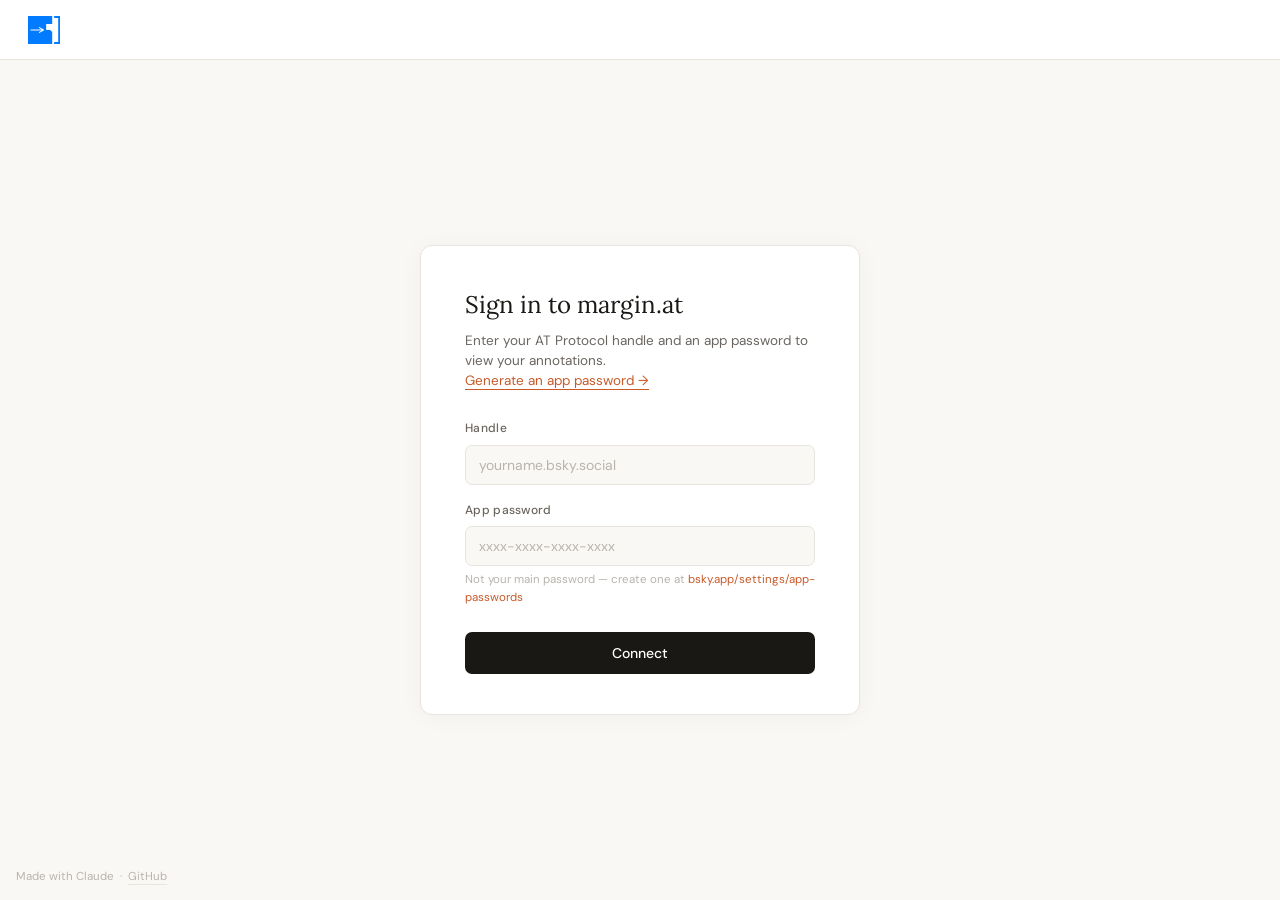
==== index.html @ 598dbda5 "Rename margin export.html to index.html" ====
<!DOCTYPE html>
<html lang="en">
<head>
<meta charset="UTF-8" />
<meta name="viewport" content="width=device-width, initial-scale=1.0" />
<title>margin.at — Annotation Viewer</title>
<link rel="icon" type="image/svg+xml" href="favicon.svg" />
<link rel="preconnect" href="https://fonts.googleapis.com" />
<link href="https://fonts.googleapis.com/css2?family=Lora:ital,wght@0,400;0,500;1,400&family=DM+Mono:wght@400;500&family=DM+Sans:wght@300;400;500&display=swap" rel="stylesheet" />
<style>
  *, *::before, *::after { box-sizing: border-box; margin: 0; padding: 0; }

  :root {
    --cream: #faf8f5;
    --white: #ffffff;
    --ink: #1a1814;
    --ink-light: #6b6560;
    --ink-faint: #b8b3ad;
    --rule: #e8e4de;
    --accent: #c85a2a;
    --accent-light: #f5ede7;
    --success: #2a7a4b;
    --error: #b83a2a;
    --sidebar-w: 260px;
    --header-h: 60px;
  }

  html, body { height: 100%; background: var(--cream); color: var(--ink); font-family: 'DM Sans', sans-serif; font-size: 15px; line-height: 1.6; -webkit-font-smoothing: antialiased; }
  #app { display: flex; flex-direction: column; height: 100vh; }
  header { height: var(--header-h); background: var(--white); border-bottom: 1px solid var(--rule); display: flex; align-items: center; justify-content: space-between; padding: 0 28px; flex-shrink: 0; position: sticky; top: 0; z-index: 100; }
  .logo { font-family: 'Lora', serif; font-size: 18px; font-weight: 500; letter-spacing: -0.3px; color: var(--ink); display: flex; align-items: center; gap: 8px; }
  .logo-dot { width: 7px; height: 7px; background: var(--accent); border-radius: 50%; display: inline-block; }
  .header-right { display: flex; align-items: center; gap: 12px; }
  #auth-badge { font-size: 12px; color: var(--ink-light); font-family: 'DM Mono', monospace; display: none; }
  .body-wrap { display: flex; flex: 1; overflow: hidden; }

  aside { width: var(--sidebar-w); border-right: 1px solid var(--rule); background: var(--white); display: flex; flex-direction: column; flex-shrink: 0; overflow-y: auto; }
  .sidebar-section { padding: 20px 16px 12px; border-bottom: 1px solid var(--rule); }
  .sidebar-label { font-size: 10px; font-weight: 500; letter-spacing: 1.2px; text-transform: uppercase; color: var(--ink-faint); margin-bottom: 10px; }
  .collection-list { list-style: none; }
  .collection-item { display: flex; align-items: center; justify-content: space-between; padding: 8px 10px; border-radius: 6px; cursor: pointer; transition: background 0.12s; gap: 8px; }
  .collection-item:hover { background: var(--cream); }
  .collection-item.active { background: var(--accent-light); }
  .collection-item.active .coll-name { color: var(--accent); font-weight: 500; }
  .coll-name { font-size: 13.5px; color: var(--ink); white-space: nowrap; overflow: hidden; text-overflow: ellipsis; flex: 1; }
  .coll-count { font-family: 'DM Mono', monospace; font-size: 11px; color: var(--ink-faint); background: var(--cream); padding: 1px 6px; border-radius: 10px; flex-shrink: 0; }
  .sidebar-empty { padding: 12px 10px; font-size: 13px; color: var(--ink-faint); font-style: italic; }

  main { flex: 1; overflow-y: auto; display: flex; flex-direction: column; }

  #login-screen { flex: 1; display: flex; align-items: center; justify-content: center; padding: 40px 20px; }
  .login-card { background: var(--white); border: 1px solid var(--rule); border-radius: 12px; padding: 40px 44px; width: 100%; max-width: 440px; box-shadow: 0 2px 24px rgba(0,0,0,0.04); }
  .login-card h2 { font-family: 'Lora', serif; font-size: 24px; font-weight: 400; margin-bottom: 6px; }
  .login-card p { font-size: 13.5px; color: var(--ink-light); margin-bottom: 28px; line-height: 1.5; }
  .login-card p a { color: var(--accent); text-decoration: none; border-bottom: 1px solid currentColor; }
  .field { margin-bottom: 16px; }
  label { display: block; font-size: 12px; font-weight: 500; color: var(--ink-light); letter-spacing: 0.3px; margin-bottom: 6px; }
  input[type="text"], input[type="password"] { width: 100%; padding: 10px 13px; border: 1px solid var(--rule); border-radius: 7px; background: var(--cream); font-family: 'DM Sans', sans-serif; font-size: 14px; color: var(--ink); outline: none; transition: border-color 0.15s; }
  input[type="text"]:focus, input[type="password"]:focus { border-color: var(--accent); background: var(--white); }
  input::placeholder { color: var(--ink-faint); }
  .hint { font-size: 11.5px; color: var(--ink-faint); margin-top: 5px; }
  .hint a { color: var(--accent); text-decoration: none; }

  .btn { display: inline-flex; align-items: center; gap: 6px; padding: 9px 18px; border-radius: 7px; font-family: 'DM Sans', sans-serif; font-size: 13.5px; font-weight: 500; cursor: pointer; border: 1px solid transparent; transition: all 0.14s; outline: none; }
  .btn-primary { background: var(--ink); color: var(--white); width: 100%; justify-content: center; margin-top: 8px; padding: 11px; font-size: 14px; }
  .btn-primary:hover { background: #2e2b27; }
  .btn-primary:disabled { opacity: 0.45; cursor: default; }
  .btn-ghost { background: none; color: var(--ink-light); border-color: var(--rule); font-size: 12.5px; padding: 6px 13px; }
  .btn-ghost:hover { background: var(--cream); color: var(--ink); }

  .toolbar { display: flex; align-items: center; justify-content: space-between; padding: 16px 28px; border-bottom: 1px solid var(--rule); background: var(--white); flex-shrink: 0; gap: 12px; flex-wrap: wrap; }
  .toolbar-left { display: flex; flex-direction: column; gap: 2px; }
  .toolbar-title { font-family: 'Lora', serif; font-size: 18px; font-weight: 500; }
  .toolbar-meta { font-size: 12px; color: var(--ink-faint); font-family: 'DM Mono', monospace; }
  .toolbar-right { display: flex; gap: 8px; align-items: center; }

  .filter-bar { padding: 12px 28px; border-bottom: 1px solid var(--rule); display: flex; gap: 8px; align-items: center; flex-wrap: wrap; }
  .type-pill { padding: 4px 11px; border-radius: 20px; font-size: 12px; font-weight: 500; cursor: pointer; border: 1px solid var(--rule); background: none; color: var(--ink-light); font-family: 'DM Sans', sans-serif; transition: all 0.12s; }
  .type-pill:hover { border-color: var(--ink-faint); color: var(--ink); }
  .type-pill.active { background: var(--ink); color: var(--white); border-color: var(--ink); }

  .annotations-wrap { padding: 24px 28px; display: flex; flex-direction: column; gap: 16px; }
  .annotation-card { background: var(--white); border: 1px solid var(--rule); border-radius: 10px; padding: 20px 24px; transition: box-shadow 0.15s, border-color 0.15s; animation: fadeUp 0.2s ease both; }
  .annotation-card:hover { box-shadow: 0 3px 16px rgba(0,0,0,0.06); border-color: #d8d4ce; }
  @keyframes fadeUp { from { opacity: 0; transform: translateY(6px); } to { opacity: 1; transform: translateY(0); } }
  .card-header { display: flex; align-items: flex-start; justify-content: space-between; gap: 12px; margin-bottom: 10px; }
  .card-title { font-size: 14px; font-weight: 500; color: var(--ink); white-space: nowrap; overflow: hidden; text-overflow: ellipsis; flex: 1; }
  .card-url { font-size: 11.5px; color: var(--ink-faint); font-family: 'DM Mono', monospace; white-space: nowrap; overflow: hidden; text-overflow: ellipsis; margin-bottom: 10px; }
  .card-url a { color: inherit; text-decoration: none; }
  .card-url a:hover { color: var(--accent); }
  .card-quote { font-family: 'Lora', serif; font-style: italic; font-size: 14.5px; color: var(--ink); line-height: 1.65; border-left: 2px solid var(--accent); padding-left: 14px; margin: 10px 0; opacity: 0.85; }
  .card-note { font-size: 14px; color: var(--ink-light); line-height: 1.6; margin: 8px 0; }
  .card-footer { display: flex; align-items: center; gap: 10px; margin-top: 12px; flex-wrap: wrap; }
  .type-badge { font-size: 10px; font-weight: 500; letter-spacing: 0.8px; text-transform: uppercase; padding: 2px 8px; border-radius: 4px; font-family: 'DM Mono', monospace; }
  .type-badge.annotation { background: #eaf0fb; color: #2a5ab8; }
  .type-badge.highlight  { background: #fdf6e3; color: #8a6914; }
  .type-badge.bookmark   { background: var(--accent-light); color: var(--accent); }
  .type-badge.reply      { background: #edf7f0; color: var(--success); }
  .card-date { font-size: 11.5px; color: var(--ink-faint); font-family: 'DM Mono', monospace; margin-left: auto; }
  .tags-wrap { display: flex; gap: 5px; flex-wrap: wrap; }
  .tag { font-size: 11px; color: var(--ink-light); background: var(--cream); border: 1px solid var(--rule); padding: 1px 8px; border-radius: 10px; }

  .state-box { flex: 1; display: flex; flex-direction: column; align-items: center; justify-content: center; gap: 10px; color: var(--ink-faint); padding: 60px 20px; text-align: center; }
  .state-icon { font-size: 36px; line-height: 1; }
  .state-title { font-size: 16px; color: var(--ink-light); font-weight: 500; }
  .state-sub { font-size: 13px; max-width: 300px; line-height: 1.5; }
  .state-error { color: var(--error); }
  .spinner { width: 26px; height: 26px; border: 2.5px solid var(--rule); border-top-color: var(--accent); border-radius: 50%; animation: spin 0.75s linear infinite; }
  @keyframes spin { to { transform: rotate(360deg); } }

  #toast { position: fixed; bottom: 24px; right: 24px; background: var(--ink); color: var(--white); font-size: 13px; padding: 10px 18px; border-radius: 8px; opacity: 0; pointer-events: none; transform: translateY(6px); transition: all 0.2s; z-index: 999; max-width: 320px; }
  #toast.show { opacity: 1; transform: translateY(0); }
  #toast.error { background: var(--error); }

  .modal-overlay { position: fixed; inset: 0; background: rgba(0,0,0,0.25); display: flex; align-items: center; justify-content: center; z-index: 200; opacity: 0; pointer-events: none; transition: opacity 0.15s; }
  .modal-overlay.open { opacity: 1; pointer-events: all; }
  .modal { background: var(--white); border-radius: 12px; padding: 32px 36px; width: 360px; box-shadow: 0 8px 40px rgba(0,0,0,0.12); transform: translateY(8px); transition: transform 0.15s; }
  .modal-overlay.open .modal { transform: translateY(0); }
  .modal h3 { font-family: 'Lora', serif; font-size: 20px; font-weight: 400; margin-bottom: 6px; }
  .modal p { font-size: 13px; color: var(--ink-light); margin-bottom: 22px; }
  .export-options { display: flex; flex-direction: column; gap: 10px; }
  .export-btn { display: flex; align-items: center; justify-content: space-between; padding: 14px 16px; border: 1px solid var(--rule); border-radius: 8px; cursor: pointer; background: none; font-family: 'DM Sans', sans-serif; transition: all 0.12s; text-align: left; width: 100%; }
  .export-btn:hover { background: var(--cream); border-color: #d0cbc4; }
  .export-btn-info .name { font-size: 14px; font-weight: 500; color: var(--ink); }
  .export-btn-info .desc { font-size: 12px; color: var(--ink-faint); }
  .export-ext { font-family: 'DM Mono', monospace; font-size: 12px; color: var(--ink-faint); }
  .modal-footer { margin-top: 16px; display: flex; justify-content: flex-end; }

  .fixed-attribution { position: fixed; bottom: 14px; left: 16px; font-size: 11.5px; color: var(--ink-faint); z-index: 50; }
  .fixed-attribution a { color: var(--ink-faint); text-decoration: none; border-bottom: 1px solid var(--rule); transition: color 0.12s; }
  .fixed-attribution a:hover { color: var(--ink-light); }
  ::-webkit-scrollbar { width: 5px; }
  ::-webkit-scrollbar-track { background: transparent; }
  ::-webkit-scrollbar-thumb { background: var(--rule); border-radius: 10px; }
  @media (max-width: 640px) {
    aside { width: 200px; }
    .toolbar, .filter-bar, .annotations-wrap { padding-left: 16px; padding-right: 16px; }
  }
</style>
</head>
<body>

<div id="app">
  <header>
    <div class="logo">
      <svg height="28" viewBox="0 0 1100 959" xmlns="http://www.w3.org/2000/svg" style="fill-rule:evenodd;clip-rule:evenodd;stroke-linejoin:round;stroke-miterlimit:2;flex-shrink:0">
        <path d="M0,958.333l0,-958.333l829.167,0l0,273.815l-206.25,0l0,206.252l137.5,0l68.75,68.75l0,409.517l-829.167,0Zm471.132,-462.5l-90.47,52.233c-7.966,4.599 -10.7,14.801 -6.1,22.767c4.599,7.966 14.801,10.7 22.767,6.1l144.338,-83.333c2.535,-1.465 4.636,-3.566 6.1,-6.1c1.463,-2.536 2.232,-5.406 2.233,-8.333c-0.001,-2.928 -0.77,-5.797 -2.233,-8.333c-1.465,-2.535 -3.566,-4.636 -6.1,-6.1l-144.338,-83.333c-7.966,-4.599 -18.168,-1.866 -22.767,6.1c-4.599,7.966 -1.866,18.168 6.1,22.767l90.47,52.233l-375.299,0c-9.199,-0 -16.667,7.468 -16.667,16.667c-0,9.199 7.468,16.667 16.667,16.667l375.299,0Z" style="fill:#027bff;"/>
        <path d="M895.833,892.6l0,65.733l206.25,0l0,-958.333l-206.25,0l0,67.601l139.583,0l0,824.999l-139.583,0Z" style="fill:#027bff;fill-rule:nonzero;"/>
      </svg>
    </div>
    <div class="header-right">
      <span id="auth-badge"></span>
      <button class="btn btn-ghost" id="backup-btn" style="display:none" onclick="exportAllAccount()">Export all</button>
      <button class="btn btn-ghost" id="logout-btn" style="display:none" onclick="logout()">Sign out</button>
    </div>
  </header>

  <div class="body-wrap">

    <div id="login-screen" style="width:100%">
      <div class="login-card">
        <h2>Sign in to margin.at</h2>
        <p>Enter your AT Protocol handle and an app password to view your annotations.<br>
           <a href="https://bsky.app/settings/app-passwords" target="_blank">Generate an app password &#8594;</a>
        </p>
        <div class="field">
          <label>Handle</label>
          <input type="text" id="handle-input" placeholder="yourname.bsky.social" autocomplete="username" />
        </div>
        <div class="field">
          <label>App password</label>
          <input type="password" id="password-input" placeholder="xxxx-xxxx-xxxx-xxxx" autocomplete="current-password" />
          <div class="hint">Not your main password &#8212; create one at <a href="https://bsky.app/settings/app-passwords" target="_blank">bsky.app/settings/app-passwords</a></div>
        </div>
        <button class="btn btn-primary" id="login-btn" onclick="login()">Connect</button>
        <div id="login-error" style="font-size:13px;color:var(--error);margin-top:12px;display:none"></div>
      </div>
    </div>

    <aside id="sidebar" style="display:none">
      <div class="sidebar-section">
        <div class="sidebar-label">Collections</div>
        <ul class="collection-list" id="collection-list">
          <li class="sidebar-empty">Loading&#8230;</li>
        </ul>
      </div>
    </aside>

    <main id="main-panel" style="display:none"></main>

  </div>
</div>

<div class="modal-overlay" id="backup-modal">
  <div class="modal" style="text-align:center">
    <h3>Exporting all annotations</h3>
    <p id="backup-status" style="margin-bottom:8px">Fetching records&#8230;</p>
    <div style="width:100%;height:4px;background:var(--rule);border-radius:2px;overflow:hidden;margin-bottom:0">
      <div id="backup-progress-bar" style="height:100%;width:0%;background:var(--accent);border-radius:2px;transition:width 0.2s"></div>
    </div>
  </div>
</div>

<div class="modal-overlay" id="export-modal">
  <div class="modal">
    <h3>Export annotations</h3>
    <p id="export-modal-desc">Choose a format to download your annotations.</p>
    <div class="export-options">
      <button class="export-btn" onclick="doExport('json')">
        <div class="export-btn-info"><div class="name">JSON</div><div class="desc">Full data, great for developers</div></div>
        <span class="export-ext">.json</span>
      </button>
      <button class="export-btn" onclick="doExport('csv')">
        <div class="export-btn-info"><div class="name">CSV</div><div class="desc">Spreadsheet-friendly, flat table</div></div>
        <span class="export-ext">.csv</span>
      </button>
      <button class="export-btn" onclick="doExport('md')">
        <div class="export-btn-info"><div class="name">Markdown</div><div class="desc">Full notes with metadata and quote formatting</div></div>
        <span class="export-ext">.md</span>
      </button>
      <button class="export-btn" onclick="doExport('clean')">
        <div class="export-btn-info"><div class="name">Beautified</div><div class="desc">Just the quotes and notes, nothing else</div></div>
        <span class="export-ext">.md</span>
      </button>
    </div>
    <div class="modal-footer">
      <button class="btn btn-ghost" onclick="closeExportModal()">Cancel</button>
    </div>
  </div>
</div>

<div id="toast"></div>

<script>
var session           = null;
var pdsBase           = 'https://bsky.social';
var allCollections    = [];
var activeCollection  = null;
var activeAnnotations = [];
var activeFilter      = 'all';

var NSID = {
  collection:     'at.margin.collection',
  collectionItem: 'at.margin.collectionItem',
  annotation:     'at.margin.annotation',
  highlight:      'at.margin.highlight',
  bookmark:       'at.margin.bookmark',
  reply:          'at.margin.reply'
};

var STORAGE_KEY = 'margin_at_creds';

function saveCreds(handle, password) {
  try { localStorage.setItem(STORAGE_KEY, JSON.stringify({ handle: handle, password: password })); } catch(e) {}
}
function loadCreds() {
  try { var raw = localStorage.getItem(STORAGE_KEY); return raw ? JSON.parse(raw) : null; } catch(e) { return null; }
}
function clearCreds() {
  try { localStorage.removeItem(STORAGE_KEY); } catch(e) {}
}

(function prefill() {
  var c = loadCreds();
  if (!c) return;
  document.getElementById('handle-input').value   = c.handle   || '';
  document.getElementById('password-input').value = c.password || '';
})();

async function atRequest(path, params, method, body) {
  params = params || {};
  method = method || 'GET';
  var url = new URL(pdsBase + '/xrpc/' + path);
  Object.keys(params).forEach(function(k) { url.searchParams.set(k, params[k]); });
  var opts = { method: method, headers: { 'Content-Type': 'application/json' } };
  if (session) opts.headers['Authorization'] = 'Bearer ' + session.accessJwt;
  if (body) opts.body = JSON.stringify(body);
  var resp = await fetch(url.toString(), opts);
  if (!resp.ok) {
    var err = await resp.json().catch(function() { return {}; });
    throw new Error(err.message || err.error || 'HTTP ' + resp.status);
  }
  return resp.json();
}

async function listRecordsAll(did, collection) {
  var records = [];
  var cursor = null;
  while (true) {
    var params = { repo: did, collection: collection, limit: 100 };
    if (cursor) params.cursor = cursor;
    var data = await atRequest('com.atproto.repo.listRecords', params);
    var batch = data.records || [];
    records = records.concat(batch);
    cursor = data.cursor || null;
    if (!cursor || !batch.length) break;
  }
  return records;
}

async function getRecord(did, collection, rkey) {
  return atRequest('com.atproto.repo.getRecord', { repo: did, collection: collection, rkey: rkey });
}

function parseAtUri(uri) {
  var parts = uri.replace('at://', '').split('/');
  return { did: parts[0], collection: parts[1], rkey: parts[2] };
}

function uriFrom(field) {
  if (!field) return null;
  if (typeof field === 'string') return field;
  if (typeof field === 'object' && field.uri) return field.uri;
  return null;
}

async function resolvePds(handle) {
  var did = null;
  try {
    var r = await fetch('https://' + handle + '/.well-known/atproto-did');
    if (r.ok) did = (await r.text()).trim();
  } catch(e) {}

  if (!did) {
    var r2 = await fetch('https://bsky.social/xrpc/com.atproto.identity.resolveHandle?handle=' + encodeURIComponent(handle));
    if (!r2.ok) throw new Error('Could not resolve handle "' + handle + '"');
    did = (await r2.json()).did;
  }

  var didDoc;
  if (did.startsWith('did:plc:')) {
    var r3 = await fetch('https://plc.directory/' + did);
    if (!r3.ok) throw new Error('Could not fetch DID document');
    didDoc = await r3.json();
  } else if (did.startsWith('did:web:')) {
    var domain = did.replace('did:web:', '');
    var r4 = await fetch('https://' + domain + '/.well-known/did.json');
    if (!r4.ok) throw new Error('Could not fetch DID document');
    didDoc = await r4.json();
  } else {
    throw new Error('Unsupported DID method: ' + did);
  }

  var svc = (didDoc.service || []).find(function(s) {
    return s.id === '#atproto_pds' || s.type === 'AtprotoPersonalDataServer';
  });
  if (!svc || !svc.serviceEndpoint) throw new Error('No PDS endpoint found for ' + did);
  return { did: did, pds: svc.serviceEndpoint.replace(/\/$/, '') };
}

async function login() {
  var handle   = document.getElementById('handle-input').value.trim();
  var password = document.getElementById('password-input').value.trim();

  if (!handle || !password) { showLoginError('Please enter your handle and app password.'); return; }

  var btn = document.getElementById('login-btn');
  btn.disabled = true;
  btn.textContent = 'Resolving identity\u2026';
  hideLoginError();

  try {
    var resolved = await resolvePds(handle);
    pdsBase = resolved.pds;
    btn.textContent = 'Connecting\u2026';
    session = await atRequest('com.atproto.server.createSession', {}, 'POST', { identifier: handle, password: password });
    saveCreds(handle, password);
    onLoggedIn();
  } catch(e) {
    showLoginError('Sign-in failed: ' + e.message);
    btn.disabled = false;
    btn.textContent = 'Connect';
  }
}

function onLoggedIn() {
  document.getElementById('login-screen').style.display    = 'none';
  document.getElementById('sidebar').style.display         = 'flex';
  document.getElementById('main-panel').style.display      = 'flex';
  document.getElementById('main-panel').style.flexDirection = 'column';
  document.getElementById('logout-btn').style.display      = '';
  document.getElementById('backup-btn').style.display       = '';
  var badge = document.getElementById('auth-badge');
  badge.textContent = session.handle;
  badge.style.display = '';
  renderMainEmpty('Select a collection from the sidebar.');
  loadCollections();
}

function logout() {
  clearCreds();
  session = null; allCollections = []; activeCollection = null; activeAnnotations = [];
  document.getElementById('login-screen').style.display  = '';
  document.getElementById('login-screen').style.width    = '100%';
  document.getElementById('sidebar').style.display       = 'none';
  document.getElementById('main-panel').style.display    = 'none';
  document.getElementById('logout-btn').style.display    = 'none';
  document.getElementById('backup-btn').style.display     = 'none';
  document.getElementById('auth-badge').style.display    = 'none';
  document.getElementById('handle-input').value          = '';
  document.getElementById('password-input').value        = '';
}

function showLoginError(msg) {
  var el = document.getElementById('login-error');
  el.textContent = msg;
  el.style.display = '';
}
function hideLoginError() {
  document.getElementById('login-error').style.display = 'none';
}

document.getElementById('handle-input').addEventListener('keydown',   function(e) { if (e.key === 'Enter') login(); });
document.getElementById('password-input').addEventListener('keydown', function(e) { if (e.key === 'Enter') login(); });

async function loadCollections() {
  var listEl = document.getElementById('collection-list');
  listEl.innerHTML = '<li class="sidebar-empty">Loading\u2026</li>';
  try {
    var records = await listRecordsAll(session.did, NSID.collection);
    allCollections = records;
    if (!records.length) {
      listEl.innerHTML = '<li class="sidebar-empty">No collections found.</li>';
      return;
    }
    listEl.innerHTML = '';
    records.forEach(function(rec) {
      var name = (rec.value && rec.value.name) || 'Untitled';
      var cid  = 'cnt' + rec.uri.replace(/[^a-zA-Z0-9]/g, '');
      var li   = document.createElement('li');
      li.className = 'collection-item';
      li.dataset.uri = rec.uri;
      li.innerHTML =
        '<span class="coll-name" title="' + escHtml(name) + '">' + escHtml(name) + '</span>' +
        '<span class="coll-count" id="' + cid + '">\u2014</span>';
      li.addEventListener('click', function() { selectCollection(rec); });
      listEl.appendChild(li);
    });
  } catch(e) {
    listEl.innerHTML = '<li class="sidebar-empty" style="color:var(--error)">Error: ' + escHtml(e.message) + '</li>';
  }
}

async function selectCollection(rec) {
  activeCollection = rec;
  activeFilter = 'all';
  document.querySelectorAll('.collection-item').forEach(function(el) {
    el.classList.toggle('active', el.dataset.uri === rec.uri);
  });
  var name = (rec.value && rec.value.name) || 'Untitled';
  renderLoading('Loading "' + name + '"\u2026');
  try {
    var annotations = await fetchAnnotationsForCollection(rec.uri);
    activeAnnotations = annotations;
    var cid = 'cnt' + rec.uri.replace(/[^a-zA-Z0-9]/g, '');
    var cntEl = document.getElementById(cid);
    if (cntEl) cntEl.textContent = annotations.length;
    renderAnnotations(annotations, name);
  } catch(e) {
    renderError(e.message);
  }
}

async function fetchAnnotationsForCollection(collectionUri) {
  var allItems = await listRecordsAll(session.did, NSID.collectionItem);
  var items = allItems.filter(function(item) {
    return uriFrom(item.value && item.value.collection) === collectionUri;
  });
  if (!items.length) return [];

  var results = await Promise.allSettled(items.map(async function(item) {
    var subjectUri = uriFrom(item.value && item.value.annotation);
    if (!subjectUri) return null;
    try {
      var p = parseAtUri(subjectUri);
      var rec = await getRecord(p.did, p.collection, p.rkey);
      rec._nsid    = p.collection;
      rec._itemUri = item.uri;
      return rec;
    } catch(e) {
      return null;
    }
  }));

  return results
    .filter(function(r) { return r.status === 'fulfilled' && r.value; })
    .map(function(r) { return r.value; });
}

function renderLoading(msg) {
  document.getElementById('main-panel').innerHTML =
    '<div class="state-box"><div class="spinner"></div><div class="state-title">' + escHtml(msg || 'Loading\u2026') + '</div></div>';
}

function renderMainEmpty(msg) {
  document.getElementById('main-panel').innerHTML =
    '<div class="state-box"><div class="state-icon">&#128214;</div><div class="state-title">No collection selected</div><div class="state-sub">' + escHtml(msg) + '</div></div>';
}

function renderError(msg) {
  document.getElementById('main-panel').innerHTML =
    '<div class="state-box"><div class="state-icon">&#9888;&#65039;</div><div class="state-title state-error">Something went wrong</div><div class="state-sub">' + escHtml(msg) + '</div></div>';
}

function renderAnnotations(annotations, collName) {
  var panel = document.getElementById('main-panel');
  if (!annotations.length) {
    panel.innerHTML =
      '<div class="toolbar"><div class="toolbar-left"><div class="toolbar-title">' + escHtml(collName) + '</div>' +
      '<div class="toolbar-meta">0 annotations</div></div></div>' +
      '<div class="state-box"><div class="state-icon">&#10022;</div><div class="state-title">No annotations yet</div>' +
      '<div class="state-sub">Add some via the margin.at extension, then come back here.</div></div>';
    return;
  }

  var types = [];
  annotations.forEach(function(a) { var t = annType(a); if (types.indexOf(t) === -1) types.push(t); });

  var pillsHtml = '<button class="type-pill active" data-type="all" onclick="setFilter(\'all\',this)">All</button>' +
    types.map(function(t) {
      return '<button class="type-pill" data-type="' + t + '" onclick="setFilter(\'' + t + '\',this)">' + capitalize(t) + '</button>';
    }).join('');

  panel.innerHTML =
    '<div class="toolbar">' +
      '<div class="toolbar-left">' +
        '<div class="toolbar-title">' + escHtml(collName) + '</div>' +
        '<div class="toolbar-meta" id="ann-count-label">' + annotations.length + ' annotation' + (annotations.length !== 1 ? 's' : '') + '</div>' +
      '</div>' +
      '<div class="toolbar-right"><button class="btn btn-ghost" onclick="openExportModal()">Export</button></div>' +
    '</div>' +
    '<div class="filter-bar">' + pillsHtml + '</div>' +
    '<div class="annotations-wrap" id="annotations-wrap"></div>';

  renderCards(annotations);
}

function renderCards(annotations) {
  var wrap = document.getElementById('annotations-wrap');
  if (!wrap) return;
  var filtered = activeFilter === 'all' ? annotations : annotations.filter(function(a) { return annType(a) === activeFilter; });
  var label = document.getElementById('ann-count-label');
  if (label) label.textContent = filtered.length + ' annotation' + (filtered.length !== 1 ? 's' : '');
  if (!filtered.length) {
    wrap.innerHTML = '<div class="state-box" style="padding:40px 0"><div class="state-sub">No ' + activeFilter + ' annotations in this collection.</div></div>';
    return;
  }
  wrap.innerHTML = filtered.map(cardHTML).join('');
}

function cardHTML(rec, i) {
  var val   = rec.value || {};
  var type  = annType(rec);
  var url   = (val.target && val.target.source) || '';
  var title = (val.target && val.target.title)  || '';
  var quote = (val.target && val.target.selector && val.target.selector.exact) || '';
  var note  = (val.body && val.body.value) || (typeof val.body === 'string' ? val.body : '');
  var tags  = val.tags || [];
  var date  = val.createdAt ? formatDate(val.createdAt) : '';
  var delay = 'animation-delay:' + Math.min(i * 30, 300) + 'ms';

  return '<div class="annotation-card" style="' + delay + '">' +
    '<div class="card-header">' +
      (title
        ? '<div class="card-title" title="' + escHtml(title) + '">' + escHtml(title) + '</div>'
        : '<div class="card-title" style="color:var(--ink-faint);font-style:italic;font-weight:400">Untitled</div>') +
    '</div>' +
    (url   ? '<div class="card-url"><a href="' + escHtml(url) + '" target="_blank">' + escHtml(truncate(url, 70)) + '</a></div>' : '') +
    (quote ? '<div class="card-quote">'  + escHtml(quote) + '</div>' : '') +
    (note  ? '<div class="card-note">'   + escHtml(note)  + '</div>' : '') +
    '<div class="card-footer">' +
      '<span class="type-badge ' + type + '">' + capitalize(type) + '</span>' +
      (tags.length ? '<div class="tags-wrap">' + tags.map(function(t) { return '<span class="tag">' + escHtml(t) + '</span>'; }).join('') + '</div>' : '') +
      (date ? '<span class="card-date">' + date + '</span>' : '') +
    '</div>' +
  '</div>';
}

function setFilter(type, btn) {
  activeFilter = type;
  document.querySelectorAll('.type-pill').forEach(function(el) { el.classList.toggle('active', el.dataset.type === type); });
  renderCards(activeAnnotations);
}

function openExportModal() {
  var name = (activeCollection && activeCollection.value && activeCollection.value.name) || 'collection';
  document.getElementById('export-modal-desc').textContent =
    'Exporting "' + name + '" \u2014 ' + activeAnnotations.length + ' annotation' + (activeAnnotations.length !== 1 ? 's' : '') + '.';
  document.getElementById('export-modal').classList.add('open');
}

function closeExportModal() {
  document.getElementById('export-modal').classList.remove('open');
}

document.getElementById('export-modal').addEventListener('click', function(e) {
  if (e.target === e.currentTarget) closeExportModal();
});

function doExport(format) {
  closeExportModal();
  var collName = (activeCollection && activeCollection.value && activeCollection.value.name) || 'Annotations';
  var safeName = collName.replace(/\s+/g, '_');

  if (format === 'json') {
    download(safeName + '.json', JSON.stringify(activeAnnotations.map(flattenAnnotation), null, 2), 'application/json');
    toast('Exported as JSON');
  } else if (format === 'csv') {
    var rows = activeAnnotations.map(flattenAnnotation);
    if (!rows.length) return;
    var cols = Object.keys(rows[0]);
    var csv  = [cols.join(',')].concat(rows.map(function(r) {
      return cols.map(function(c) { return csvCell(r[c]); }).join(',');
    })).join('\n');
    download(safeName + '.csv', csv, 'text/csv');
    toast('Exported as CSV');
  } else if (format === 'md') {
    download(safeName + '.md', buildMarkdown(activeAnnotations, collName), 'text/markdown');
    toast('Exported as Markdown');
  } else if (format === 'clean') {
    download(safeName + '_beautified.md', buildCleanMarkdown(activeAnnotations, collName), 'text/markdown');
    toast('Exported as Beautified');
  }
}

function flattenAnnotation(rec) {
  var val = rec.value || {};
  return {
    uri:        rec.uri || '',
    type:       annType(rec),
    url:        (val.target && val.target.source) || '',
    title:      (val.target && val.target.title)  || '',
    quote:      (val.target && val.target.selector && val.target.selector.exact) || '',
    note:       (val.body && val.body.value) || (typeof val.body === 'string' ? val.body : ''),
    tags:       (val.tags || []).join('; '),
    created_at: val.createdAt || ''
  };
}

function buildMarkdown(annotations, collName) {
  var exportDate = new Date().toLocaleDateString('en-US', { year: 'numeric', month: 'long', day: 'numeric' });
  var lines = [
    '# ' + collName,
    '*Exported from margin.at on ' + exportDate + ' \u2014 ' + annotations.length + ' annotation' + (annotations.length !== 1 ? 's' : '') + '*',
    ''
  ];
  annotations.forEach(function(rec, i) {
    var val   = rec.value || {};
    var type  = annType(rec);
    var url   = (val.target && val.target.source) || '';
    var title = (val.target && val.target.title)  || '';
    var quote = (val.target && val.target.selector && val.target.selector.exact) || '';
    var note  = (val.body && val.body.value) || (typeof val.body === 'string' ? val.body : '');
    var tags  = val.tags || [];
    var date  = val.createdAt ? formatDate(val.createdAt) : '';

    lines.push('## ' + (title || url || ('Annotation ' + (i + 1))));
    var meta = ['**' + capitalize(type) + '**'];
    if (date) meta.push(date);
    if (url)  meta.push('[' + (title || 'Source') + '](' + url + ')');
    lines.push(meta.join(' \u00b7 '));
    lines.push('');
    if (quote) { quote.split('\n').forEach(function(l) { lines.push('> ' + l); }); lines.push(''); }
    if (note)  { lines.push(note); lines.push(''); }
    if (tags.length) { lines.push(tags.map(function(t) { return '`' + t + '`'; }).join(' ')); lines.push(''); }
    lines.push('---');
    lines.push('');
  });
  return lines.join('\n');
}

function buildCleanMarkdown(annotations, collName) {
  var lines = ['# ' + collName, ''];
  annotations.forEach(function(rec) {
    var val   = rec.value || {};
    var quote = (val.target && val.target.selector && val.target.selector.exact) || '';
    var note  = (val.body && val.body.value) || (typeof val.body === 'string' ? val.body : '');
    if (!quote && !note) return;
    if (quote) { quote.split('\n').forEach(function(l) { lines.push('> ' + l); }); lines.push(''); }
    if (note)  { lines.push(note); lines.push(''); }
    lines.push('---');
    lines.push('');
  });
  return lines.join('\n');
}

function csvCell(v) {
  var s = String(v == null ? '' : v);
  return (s.indexOf(',') >= 0 || s.indexOf('"') >= 0 || s.indexOf('\n') >= 0)
    ? '"' + s.replace(/"/g, '""') + '"' : s;
}

function download(filename, content, type) {
  var blob = new Blob([content], { type: type });
  var a    = document.createElement('a');
  a.href   = URL.createObjectURL(blob);
  a.download = filename;
  a.click();
  URL.revokeObjectURL(a.href);
}

async function exportAllAccount() {
  var modal      = document.getElementById('backup-modal');
  var statusEl   = document.getElementById('backup-status');
  var progressEl = document.getElementById('backup-progress-bar');

  function setStatus(msg, pct) {
    statusEl.textContent = msg;
    progressEl.style.width = (pct || 0) + '%';
  }

  modal.classList.add('open');
  setStatus('Fetching annotations\u2026', 5);

  try {
    var allRecords = [];
    var nsids = [NSID.annotation, NSID.highlight, NSID.bookmark];

    for (var i = 0; i < nsids.length; i++) {
      setStatus('Fetching ' + nsids[i].split('.').pop() + 's\u2026', 5 + (i / nsids.length) * 80);
      var recs = await listRecordsAll(session.did, nsids[i]);
      allRecords = allRecords.concat(recs.map(function(r) { r._nsid = nsids[i]; return r; }));
    }

    setStatus('Building CSV\u2026', 90);

    var cols = ['url', 'text', 'title', 'tags', 'color', 'created_at', 'type', 'uri'];
    var rows = allRecords.map(function(rec) {
      var val   = rec.value || {};
      var type  = annType(rec);
      var url   = (val.target && val.target.source) || '';
      var text  = (val.target && val.target.selector && val.target.selector.exact) ||
                  (val.body && val.body.value) ||
                  (typeof val.body === 'string' ? val.body : '');
      var title = (val.target && val.target.title) || '';
      var tags  = (val.tags || []).join('; ');
      var color = val.color || val.highlightColor || '';
      var created_at = val.createdAt || '';
      return {
        url:        url,
        text:       text,
        title:      title,
        tags:       tags,
        color:      color,
        created_at: created_at,
        type:       type,
        uri:        rec.uri || ''
      };
    });

    var csv = [cols.join(',')].concat(rows.map(function(r) {
      return cols.map(function(c) { return csvCell(r[c]); }).join(',');
    })).join('\n');

    setStatus('Done! Downloading\u2026', 100);

    var date = new Date().toISOString().slice(0, 10);
    download('margin_backup_' + date + '.csv', csv, 'text/csv');

    setTimeout(function() {
      modal.classList.remove('open');
      toast('Exported ' + allRecords.length + ' annotation' + (allRecords.length !== 1 ? 's' : ''));
    }, 600);

  } catch(e) {
    setStatus('Error: ' + e.message, 0);
    setTimeout(function() { modal.classList.remove('open'); }, 2500);
    toast('Backup failed: ' + e.message, true);
  }
}

var toastTimer;
function toast(msg, isError) {
  var el = document.getElementById('toast');
  el.textContent = msg;
  el.className = 'show' + (isError ? ' error' : '');
  clearTimeout(toastTimer);
  toastTimer = setTimeout(function() { el.className = ''; }, 2800);
}

function annType(rec) {
  var nsid = rec._nsid || (rec.uri && rec.uri.split('/')[2]) || 'annotation';
  return nsid.split('.').pop();
}
function capitalize(s) { return s ? s[0].toUpperCase() + s.slice(1) : s; }
function escHtml(s) {
  return String(s == null ? '' : s)
    .replace(/&/g,'&amp;').replace(/</g,'&lt;').replace(/>/g,'&gt;').replace(/"/g,'&quot;');
}
function truncate(s, n) { return s.length > n ? s.slice(0, n) + '\u2026' : s; }
function formatDate(iso) {
  try { return new Date(iso).toLocaleDateString('en-US', { year:'numeric', month:'short', day:'numeric' }); }
  catch(e) { return iso; }
}
</script>
<div class="fixed-attribution">Made with Claude &nbsp;&#183;&nbsp; <a href="https://github.com/AgileBuckle/margin-exporter" target="_blank">GitHub</a></div>
</body>
</html>
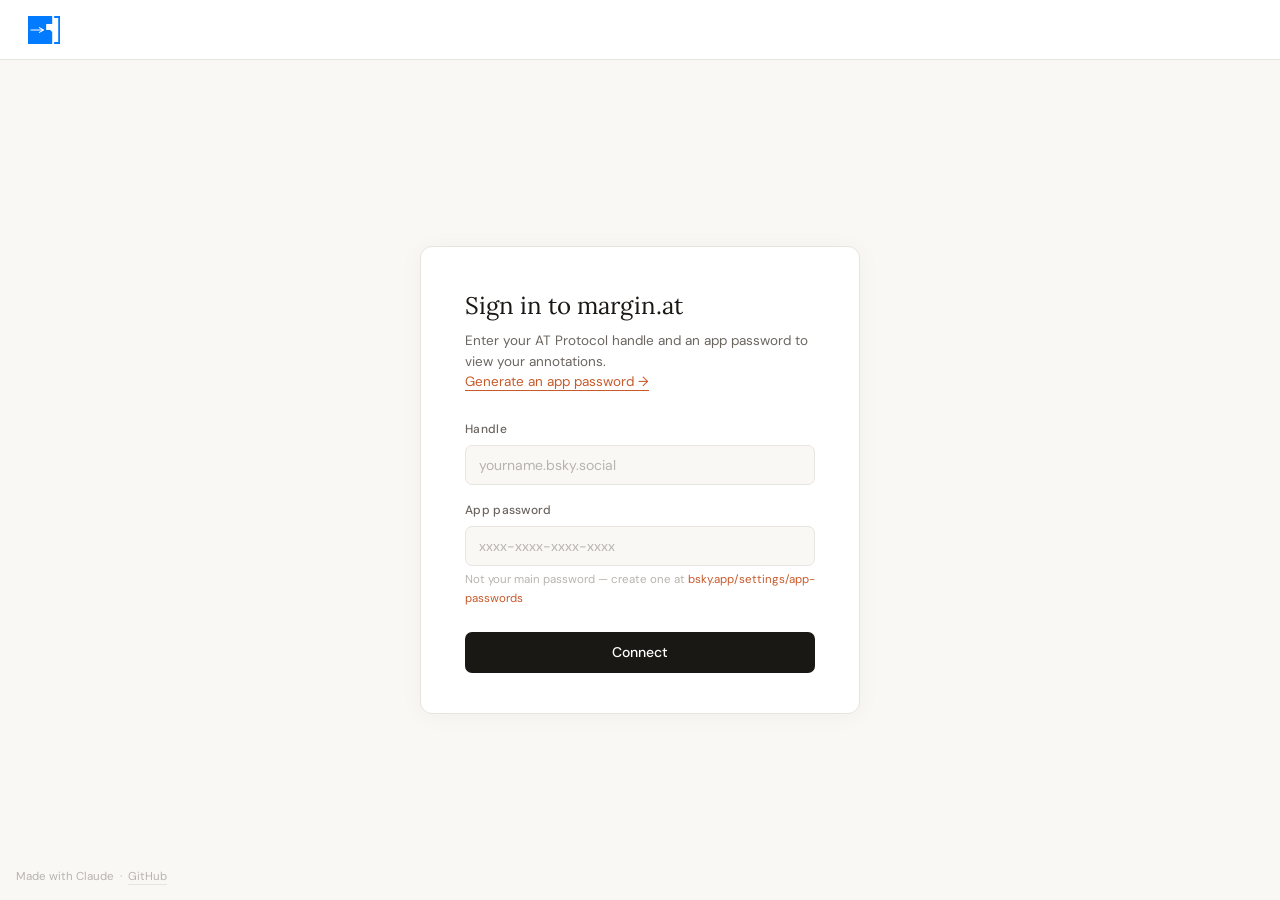
==== commit 54d2ce32: "add styles file" ====
--- a/index.html
+++ b/index.html
@@ -1,142 +1,13 @@
 <!DOCTYPE html>
-<html lang="en">
+<html lang="en" class="index-layout">
 <head>
 <meta charset="UTF-8" />
 <meta name="viewport" content="width=device-width, initial-scale=1.0" />
 <title>margin.at — Annotation Viewer</title>
-<link rel="icon" type="image/svg+xml" href="favicon.svg" />
+<link rel="icon" href="favicon.svg" type="image/svg+xml" />
 <link rel="preconnect" href="https://fonts.googleapis.com" />
 <link href="https://fonts.googleapis.com/css2?family=Lora:ital,wght@0,400;0,500;1,400&family=DM+Mono:wght@400;500&family=DM+Sans:wght@300;400;500&display=swap" rel="stylesheet" />
-<style>
-  *, *::before, *::after { box-sizing: border-box; margin: 0; padding: 0; }
-
-  :root {
-    --cream: #faf8f5;
-    --white: #ffffff;
-    --ink: #1a1814;
-    --ink-light: #6b6560;
-    --ink-faint: #b8b3ad;
-    --rule: #e8e4de;
-    --accent: #c85a2a;
-    --accent-light: #f5ede7;
-    --success: #2a7a4b;
-    --error: #b83a2a;
-    --sidebar-w: 260px;
-    --header-h: 60px;
-  }
-
-  html, body { height: 100%; background: var(--cream); color: var(--ink); font-family: 'DM Sans', sans-serif; font-size: 15px; line-height: 1.6; -webkit-font-smoothing: antialiased; }
-  #app { display: flex; flex-direction: column; height: 100vh; }
-  header { height: var(--header-h); background: var(--white); border-bottom: 1px solid var(--rule); display: flex; align-items: center; justify-content: space-between; padding: 0 28px; flex-shrink: 0; position: sticky; top: 0; z-index: 100; }
-  .logo { font-family: 'Lora', serif; font-size: 18px; font-weight: 500; letter-spacing: -0.3px; color: var(--ink); display: flex; align-items: center; gap: 8px; }
-  .logo-dot { width: 7px; height: 7px; background: var(--accent); border-radius: 50%; display: inline-block; }
-  .header-right { display: flex; align-items: center; gap: 12px; }
-  #auth-badge { font-size: 12px; color: var(--ink-light); font-family: 'DM Mono', monospace; display: none; }
-  .body-wrap { display: flex; flex: 1; overflow: hidden; }
-
-  aside { width: var(--sidebar-w); border-right: 1px solid var(--rule); background: var(--white); display: flex; flex-direction: column; flex-shrink: 0; overflow-y: auto; }
-  .sidebar-section { padding: 20px 16px 12px; border-bottom: 1px solid var(--rule); }
-  .sidebar-label { font-size: 10px; font-weight: 500; letter-spacing: 1.2px; text-transform: uppercase; color: var(--ink-faint); margin-bottom: 10px; }
-  .collection-list { list-style: none; }
-  .collection-item { display: flex; align-items: center; justify-content: space-between; padding: 8px 10px; border-radius: 6px; cursor: pointer; transition: background 0.12s; gap: 8px; }
-  .collection-item:hover { background: var(--cream); }
-  .collection-item.active { background: var(--accent-light); }
-  .collection-item.active .coll-name { color: var(--accent); font-weight: 500; }
-  .coll-name { font-size: 13.5px; color: var(--ink); white-space: nowrap; overflow: hidden; text-overflow: ellipsis; flex: 1; }
-  .coll-count { font-family: 'DM Mono', monospace; font-size: 11px; color: var(--ink-faint); background: var(--cream); padding: 1px 6px; border-radius: 10px; flex-shrink: 0; }
-  .sidebar-empty { padding: 12px 10px; font-size: 13px; color: var(--ink-faint); font-style: italic; }
-
-  main { flex: 1; overflow-y: auto; display: flex; flex-direction: column; }
-
-  #login-screen { flex: 1; display: flex; align-items: center; justify-content: center; padding: 40px 20px; }
-  .login-card { background: var(--white); border: 1px solid var(--rule); border-radius: 12px; padding: 40px 44px; width: 100%; max-width: 440px; box-shadow: 0 2px 24px rgba(0,0,0,0.04); }
-  .login-card h2 { font-family: 'Lora', serif; font-size: 24px; font-weight: 400; margin-bottom: 6px; }
-  .login-card p { font-size: 13.5px; color: var(--ink-light); margin-bottom: 28px; line-height: 1.5; }
-  .login-card p a { color: var(--accent); text-decoration: none; border-bottom: 1px solid currentColor; }
-  .field { margin-bottom: 16px; }
-  label { display: block; font-size: 12px; font-weight: 500; color: var(--ink-light); letter-spacing: 0.3px; margin-bottom: 6px; }
-  input[type="text"], input[type="password"] { width: 100%; padding: 10px 13px; border: 1px solid var(--rule); border-radius: 7px; background: var(--cream); font-family: 'DM Sans', sans-serif; font-size: 14px; color: var(--ink); outline: none; transition: border-color 0.15s; }
-  input[type="text"]:focus, input[type="password"]:focus { border-color: var(--accent); background: var(--white); }
-  input::placeholder { color: var(--ink-faint); }
-  .hint { font-size: 11.5px; color: var(--ink-faint); margin-top: 5px; }
-  .hint a { color: var(--accent); text-decoration: none; }
-
-  .btn { display: inline-flex; align-items: center; gap: 6px; padding: 9px 18px; border-radius: 7px; font-family: 'DM Sans', sans-serif; font-size: 13.5px; font-weight: 500; cursor: pointer; border: 1px solid transparent; transition: all 0.14s; outline: none; }
-  .btn-primary { background: var(--ink); color: var(--white); width: 100%; justify-content: center; margin-top: 8px; padding: 11px; font-size: 14px; }
-  .btn-primary:hover { background: #2e2b27; }
-  .btn-primary:disabled { opacity: 0.45; cursor: default; }
-  .btn-ghost { background: none; color: var(--ink-light); border-color: var(--rule); font-size: 12.5px; padding: 6px 13px; }
-  .btn-ghost:hover { background: var(--cream); color: var(--ink); }
-
-  .toolbar { display: flex; align-items: center; justify-content: space-between; padding: 16px 28px; border-bottom: 1px solid var(--rule); background: var(--white); flex-shrink: 0; gap: 12px; flex-wrap: wrap; }
-  .toolbar-left { display: flex; flex-direction: column; gap: 2px; }
-  .toolbar-title { font-family: 'Lora', serif; font-size: 18px; font-weight: 500; }
-  .toolbar-meta { font-size: 12px; color: var(--ink-faint); font-family: 'DM Mono', monospace; }
-  .toolbar-right { display: flex; gap: 8px; align-items: center; }
-
-  .filter-bar { padding: 12px 28px; border-bottom: 1px solid var(--rule); display: flex; gap: 8px; align-items: center; flex-wrap: wrap; }
-  .type-pill { padding: 4px 11px; border-radius: 20px; font-size: 12px; font-weight: 500; cursor: pointer; border: 1px solid var(--rule); background: none; color: var(--ink-light); font-family: 'DM Sans', sans-serif; transition: all 0.12s; }
-  .type-pill:hover { border-color: var(--ink-faint); color: var(--ink); }
-  .type-pill.active { background: var(--ink); color: var(--white); border-color: var(--ink); }
-
-  .annotations-wrap { padding: 24px 28px; display: flex; flex-direction: column; gap: 16px; }
-  .annotation-card { background: var(--white); border: 1px solid var(--rule); border-radius: 10px; padding: 20px 24px; transition: box-shadow 0.15s, border-color 0.15s; animation: fadeUp 0.2s ease both; }
-  .annotation-card:hover { box-shadow: 0 3px 16px rgba(0,0,0,0.06); border-color: #d8d4ce; }
-  @keyframes fadeUp { from { opacity: 0; transform: translateY(6px); } to { opacity: 1; transform: translateY(0); } }
-  .card-header { display: flex; align-items: flex-start; justify-content: space-between; gap: 12px; margin-bottom: 10px; }
-  .card-title { font-size: 14px; font-weight: 500; color: var(--ink); white-space: nowrap; overflow: hidden; text-overflow: ellipsis; flex: 1; }
-  .card-url { font-size: 11.5px; color: var(--ink-faint); font-family: 'DM Mono', monospace; white-space: nowrap; overflow: hidden; text-overflow: ellipsis; margin-bottom: 10px; }
-  .card-url a { color: inherit; text-decoration: none; }
-  .card-url a:hover { color: var(--accent); }
-  .card-quote { font-family: 'Lora', serif; font-style: italic; font-size: 14.5px; color: var(--ink); line-height: 1.65; border-left: 2px solid var(--accent); padding-left: 14px; margin: 10px 0; opacity: 0.85; }
-  .card-note { font-size: 14px; color: var(--ink-light); line-height: 1.6; margin: 8px 0; }
-  .card-footer { display: flex; align-items: center; gap: 10px; margin-top: 12px; flex-wrap: wrap; }
-  .type-badge { font-size: 10px; font-weight: 500; letter-spacing: 0.8px; text-transform: uppercase; padding: 2px 8px; border-radius: 4px; font-family: 'DM Mono', monospace; }
-  .type-badge.annotation { background: #eaf0fb; color: #2a5ab8; }
-  .type-badge.highlight  { background: #fdf6e3; color: #8a6914; }
-  .type-badge.bookmark   { background: var(--accent-light); color: var(--accent); }
-  .type-badge.reply      { background: #edf7f0; color: var(--success); }
-  .card-date { font-size: 11.5px; color: var(--ink-faint); font-family: 'DM Mono', monospace; margin-left: auto; }
-  .tags-wrap { display: flex; gap: 5px; flex-wrap: wrap; }
-  .tag { font-size: 11px; color: var(--ink-light); background: var(--cream); border: 1px solid var(--rule); padding: 1px 8px; border-radius: 10px; }
-
-  .state-box { flex: 1; display: flex; flex-direction: column; align-items: center; justify-content: center; gap: 10px; color: var(--ink-faint); padding: 60px 20px; text-align: center; }
-  .state-icon { font-size: 36px; line-height: 1; }
-  .state-title { font-size: 16px; color: var(--ink-light); font-weight: 500; }
-  .state-sub { font-size: 13px; max-width: 300px; line-height: 1.5; }
-  .state-error { color: var(--error); }
-  .spinner { width: 26px; height: 26px; border: 2.5px solid var(--rule); border-top-color: var(--accent); border-radius: 50%; animation: spin 0.75s linear infinite; }
-  @keyframes spin { to { transform: rotate(360deg); } }
-
-  #toast { position: fixed; bottom: 24px; right: 24px; background: var(--ink); color: var(--white); font-size: 13px; padding: 10px 18px; border-radius: 8px; opacity: 0; pointer-events: none; transform: translateY(6px); transition: all 0.2s; z-index: 999; max-width: 320px; }
-  #toast.show { opacity: 1; transform: translateY(0); }
-  #toast.error { background: var(--error); }
-
-  .modal-overlay { position: fixed; inset: 0; background: rgba(0,0,0,0.25); display: flex; align-items: center; justify-content: center; z-index: 200; opacity: 0; pointer-events: none; transition: opacity 0.15s; }
-  .modal-overlay.open { opacity: 1; pointer-events: all; }
-  .modal { background: var(--white); border-radius: 12px; padding: 32px 36px; width: 360px; box-shadow: 0 8px 40px rgba(0,0,0,0.12); transform: translateY(8px); transition: transform 0.15s; }
-  .modal-overlay.open .modal { transform: translateY(0); }
-  .modal h3 { font-family: 'Lora', serif; font-size: 20px; font-weight: 400; margin-bottom: 6px; }
-  .modal p { font-size: 13px; color: var(--ink-light); margin-bottom: 22px; }
-  .export-options { display: flex; flex-direction: column; gap: 10px; }
-  .export-btn { display: flex; align-items: center; justify-content: space-between; padding: 14px 16px; border: 1px solid var(--rule); border-radius: 8px; cursor: pointer; background: none; font-family: 'DM Sans', sans-serif; transition: all 0.12s; text-align: left; width: 100%; }
-  .export-btn:hover { background: var(--cream); border-color: #d0cbc4; }
-  .export-btn-info .name { font-size: 14px; font-weight: 500; color: var(--ink); }
-  .export-btn-info .desc { font-size: 12px; color: var(--ink-faint); }
-  .export-ext { font-family: 'DM Mono', monospace; font-size: 12px; color: var(--ink-faint); }
-  .modal-footer { margin-top: 16px; display: flex; justify-content: flex-end; }
-
-  .fixed-attribution { position: fixed; bottom: 14px; left: 16px; font-size: 11.5px; color: var(--ink-faint); z-index: 50; }
-  .fixed-attribution a { color: var(--ink-faint); text-decoration: none; border-bottom: 1px solid var(--rule); transition: color 0.12s; }
-  .fixed-attribution a:hover { color: var(--ink-light); }
-  ::-webkit-scrollbar { width: 5px; }
-  ::-webkit-scrollbar-track { background: transparent; }
-  ::-webkit-scrollbar-thumb { background: var(--rule); border-radius: 10px; }
-  @media (max-width: 640px) {
-    aside { width: 200px; }
-    .toolbar, .filter-bar, .annotations-wrap { padding-left: 16px; padding-right: 16px; }
-  }
-</style>
+<link rel="stylesheet" href="styles.css" />
 </head>
 <body>
 
@@ -157,6 +28,7 @@
 
   <div class="body-wrap">
 
+    <!-- Login -->
     <div id="login-screen" style="width:100%">
       <div class="login-card">
         <h2>Sign in to margin.at</h2>
@@ -177,7 +49,17 @@
       </div>
     </div>
 
+    <!-- Sidebar -->
     <aside id="sidebar" style="display:none">
+      <div class="sidebar-section">
+        <div class="sidebar-label">Browse</div>
+        <ul class="collection-list">
+          <li class="collection-item" id="browse-all-item" onclick="openBrowseAll()">
+            <span class="coll-name">All annotations</span>
+            <span class="coll-count" id="browse-all-count">&mdash;</span>
+          </li>
+        </ul>
+      </div>
       <div class="sidebar-section">
         <div class="sidebar-label">Collections</div>
         <ul class="collection-list" id="collection-list">
@@ -191,6 +73,7 @@
   </div>
 </div>
 
+<!-- Backup Progress Modal -->
 <div class="modal-overlay" id="backup-modal">
   <div class="modal" style="text-align:center">
     <h3>Exporting all annotations</h3>
@@ -201,6 +84,7 @@
   </div>
 </div>
 
+<!-- Export Modal -->
 <div class="modal-overlay" id="export-modal">
   <div class="modal">
     <h3>Export annotations</h3>
@@ -229,15 +113,88 @@
   </div>
 </div>
 
+<!-- NEW: Tag Export Modal -->
+<div class="modal-overlay" id="tag-export-modal">
+  <div class="modal modal-wide">
+    <h3>Export by tag</h3>
+    <p id="tag-export-desc">Select one or more tags to export. Only annotations with those tags will be included.</p>
+    <div class="tag-filter-list" id="tag-export-list"></div>
+    <div class="export-options">
+      <button class="export-btn" onclick="doTagExport('json')">
+        <div class="export-btn-info"><div class="name">JSON</div><div class="desc">Full data, great for developers</div></div>
+        <span class="export-ext">.json</span>
+      </button>
+      <button class="export-btn" onclick="doTagExport('csv')">
+        <div class="export-btn-info"><div class="name">CSV</div><div class="desc">Spreadsheet-friendly, flat table</div></div>
+        <span class="export-ext">.csv</span>
+      </button>
+      <button class="export-btn" onclick="doTagExport('md')">
+        <div class="export-btn-info"><div class="name">Markdown</div><div class="desc">Full notes with metadata</div></div>
+        <span class="export-ext">.md</span>
+      </button>
+      <button class="export-btn" onclick="doTagExport('clean')">
+        <div class="export-btn-info"><div class="name">Beautified</div><div class="desc">Just the quotes and notes</div></div>
+        <span class="export-ext">.md</span>
+      </button>
+    </div>
+    <div class="modal-footer" style="gap:8px">
+      <span id="tag-export-count" style="font-size:12px;color:var(--ink-faint);margin-right:auto;font-family:'DM Mono',monospace"></span>
+      <button class="btn btn-ghost" onclick="closeTagExportModal()">Cancel</button>
+    </div>
+  </div>
+</div>
+
+<!-- NEW: Selection Export Modal (browse-all) -->
+<div class="modal-overlay" id="selection-export-modal">
+  <div class="modal">
+    <h3>Export selection</h3>
+    <p id="selection-export-desc">Choose a format to download your selected annotations.</p>
+    <div class="export-options">
+      <button class="export-btn" onclick="doSelectionExport('json')">
+        <div class="export-btn-info"><div class="name">JSON</div><div class="desc">Full data, great for developers</div></div>
+        <span class="export-ext">.json</span>
+      </button>
+      <button class="export-btn" onclick="doSelectionExport('csv')">
+        <div class="export-btn-info"><div class="name">CSV</div><div class="desc">Spreadsheet-friendly, flat table</div></div>
+        <span class="export-ext">.csv</span>
+      </button>
+      <button class="export-btn" onclick="doSelectionExport('md')">
+        <div class="export-btn-info"><div class="name">Markdown</div><div class="desc">Full notes with metadata</div></div>
+        <span class="export-ext">.md</span>
+      </button>
+      <button class="export-btn" onclick="doSelectionExport('clean')">
+        <div class="export-btn-info"><div class="name">Beautified</div><div class="desc">Just the quotes and notes</div></div>
+        <span class="export-ext">.md</span>
+      </button>
+    </div>
+    <div class="modal-footer">
+      <button class="btn btn-ghost" onclick="closeSelectionExportModal()">Cancel</button>
+    </div>
+  </div>
+</div>
+
 <div id="toast"></div>
 
 <script>
+// ── State ──────────────────────────────────────────────────────────────────
 var session           = null;
 var pdsBase           = 'https://bsky.social';
 var allCollections    = [];
 var activeCollection  = null;
 var activeAnnotations = [];
 var activeFilter      = 'all';
+
+// NEW: Browse-all state
+var browseAllRecords   = null; // null = not loaded yet
+var browseSelectedUris = new Set();
+var browseFilterType   = 'all';
+var browseFilterTag    = 'all';
+var browseDateFrom     = '';
+var browseDateTo       = '';
+
+// NEW: Tag export state
+var tagExportSelectedTags = new Set();
+var tagExportSourceAnnotations = [];
 
 var NSID = {
   collection:     'at.margin.collection',
@@ -250,6 +207,7 @@
 
 var STORAGE_KEY = 'margin_at_creds';
 
+// ── Credential cache ───────────────────────────────────────────────────────
 function saveCreds(handle, password) {
   try { localStorage.setItem(STORAGE_KEY, JSON.stringify({ handle: handle, password: password })); } catch(e) {}
 }
@@ -260,6 +218,7 @@
   try { localStorage.removeItem(STORAGE_KEY); } catch(e) {}
 }
 
+// Pre-fill form on load
 (function prefill() {
   var c = loadCreds();
   if (!c) return;
@@ -267,6 +226,7 @@
   document.getElementById('password-input').value = c.password || '';
 })();
 
+// ── AT Protocol helpers ────────────────────────────────────────────────────
 async function atRequest(path, params, method, body) {
   params = params || {};
   method = method || 'GET';
@@ -314,6 +274,7 @@
   return null;
 }
 
+// ── Auth ───────────────────────────────────────────────────────────────────
 async function resolvePds(handle) {
   var did = null;
   try {
@@ -390,6 +351,7 @@
 function logout() {
   clearCreds();
   session = null; allCollections = []; activeCollection = null; activeAnnotations = [];
+  browseAllRecords = null; browseSelectedUris = new Set();
   document.getElementById('login-screen').style.display  = '';
   document.getElementById('login-screen').style.width    = '100%';
   document.getElementById('sidebar').style.display       = 'none';
@@ -413,6 +375,7 @@
 document.getElementById('handle-input').addEventListener('keydown',   function(e) { if (e.key === 'Enter') login(); });
 document.getElementById('password-input').addEventListener('keydown', function(e) { if (e.key === 'Enter') login(); });
 
+// ── Collections ────────────────────────────────────────────────────────────
 async function loadCollections() {
   var listEl = document.getElementById('collection-list');
   listEl.innerHTML = '<li class="sidebar-empty">Loading\u2026</li>';
@@ -444,6 +407,8 @@
 async function selectCollection(rec) {
   activeCollection = rec;
   activeFilter = 'all';
+  // Deselect browse-all
+  document.getElementById('browse-all-item').classList.remove('active');
   document.querySelectorAll('.collection-item').forEach(function(el) {
     el.classList.toggle('active', el.dataset.uri === rec.uri);
   });
@@ -487,6 +452,7 @@
     .map(function(r) { return r.value; });
 }
 
+// ── Render ─────────────────────────────────────────────────────────────────
 function renderLoading(msg) {
   document.getElementById('main-panel').innerHTML =
     '<div class="state-box"><div class="spinner"></div><div class="state-title">' + escHtml(msg || 'Loading\u2026') + '</div></div>';
@@ -521,13 +487,19 @@
       return '<button class="type-pill" data-type="' + t + '" onclick="setFilter(\'' + t + '\',this)">' + capitalize(t) + '</button>';
     }).join('');
 
+  // Collect tags for tag export button
+  var allTags = collectTags(annotations);
+
   panel.innerHTML =
     '<div class="toolbar">' +
       '<div class="toolbar-left">' +
         '<div class="toolbar-title">' + escHtml(collName) + '</div>' +
         '<div class="toolbar-meta" id="ann-count-label">' + annotations.length + ' annotation' + (annotations.length !== 1 ? 's' : '') + '</div>' +
       '</div>' +
-      '<div class="toolbar-right"><button class="btn btn-ghost" onclick="openExportModal()">Export</button></div>' +
+      '<div class="toolbar-right">' +
+        (allTags.length ? '<button class="btn btn-ghost" onclick="openTagExportModal()">Export by tag</button>' : '') +
+        '<button class="btn btn-ghost" onclick="openExportModal()">Export</button>' +
+      '</div>' +
     '</div>' +
     '<div class="filter-bar">' + pillsHtml + '</div>' +
     '<div class="annotations-wrap" id="annotations-wrap"></div>';
@@ -549,14 +521,9 @@
 }
 
 function cardHTML(rec, i) {
-  var val   = rec.value || {};
   var type  = annType(rec);
-  var url   = (val.target && val.target.source) || '';
-  var title = (val.target && val.target.title)  || '';
-  var quote = (val.target && val.target.selector && val.target.selector.exact) || '';
-  var note  = (val.body && val.body.value) || (typeof val.body === 'string' ? val.body : '');
-  var tags  = val.tags || [];
-  var date  = val.createdAt ? formatDate(val.createdAt) : '';
+  var f     = extractFields(rec);
+  var url   = f.url, title = f.title, quote = f.quote, note = f.note, tags = f.tags, date = f.date;
   var delay = 'animation-delay:' + Math.min(i * 30, 300) + 'ms';
 
   return '<div class="annotation-card" style="' + delay + '">' +
@@ -582,6 +549,7 @@
   renderCards(activeAnnotations);
 }
 
+// ── Export ─────────────────────────────────────────────────────────────────
 function openExportModal() {
   var name = (activeCollection && activeCollection.value && activeCollection.value.name) || 'collection';
   document.getElementById('export-modal-desc').textContent =
@@ -623,17 +591,420 @@
   }
 }
 
+// ── NEW: Tag Export ────────────────────────────────────────────────────────
+function collectTags(annotations) {
+  var tagSet = {};
+  annotations.forEach(function(rec) {
+    var tags = (rec.value && rec.value.tags) || [];
+    tags.forEach(function(t) { tagSet[t] = true; });
+  });
+  return Object.keys(tagSet).sort();
+}
+
+function openTagExportModal() {
+  tagExportSelectedTags = new Set();
+  tagExportSourceAnnotations = activeAnnotations;
+
+  var tags = collectTags(activeAnnotations);
+  var listEl = document.getElementById('tag-export-list');
+
+  if (!tags.length) {
+    listEl.innerHTML = '<span style="font-size:13px;color:var(--ink-faint);font-style:italic">No tags found in this collection.</span>';
+  } else {
+    listEl.innerHTML = tags.map(function(t) {
+      return '<button class="tag-filter-chip" data-tag="' + escHtml(t) + '" onclick="toggleTagExportChip(this)">' + escHtml(t) + '</button>';
+    }).join('');
+  }
+
+  updateTagExportCount();
+  document.getElementById('tag-export-modal').classList.add('open');
+}
+
+function closeTagExportModal() {
+  document.getElementById('tag-export-modal').classList.remove('open');
+}
+
+document.getElementById('tag-export-modal').addEventListener('click', function(e) {
+  if (e.target === e.currentTarget) closeTagExportModal();
+});
+
+function toggleTagExportChip(btn) {
+  var tag = btn.dataset.tag;
+  if (tagExportSelectedTags.has(tag)) {
+    tagExportSelectedTags.delete(tag);
+    btn.classList.remove('active');
+  } else {
+    tagExportSelectedTags.add(tag);
+    btn.classList.add('active');
+  }
+  updateTagExportCount();
+}
+
+function updateTagExportCount() {
+  var filtered = getTagFilteredAnnotations();
+  document.getElementById('tag-export-count').textContent =
+    filtered.length + ' annotation' + (filtered.length !== 1 ? 's' : '') + ' match';
+}
+
+function getTagFilteredAnnotations() {
+  if (!tagExportSelectedTags.size) return tagExportSourceAnnotations;
+  return tagExportSourceAnnotations.filter(function(rec) {
+    var tags = (rec.value && rec.value.tags) || [];
+    for (var t of tagExportSelectedTags) {
+      if (tags.indexOf(t) !== -1) return true;
+    }
+    return false;
+  });
+}
+
+function doTagExport(format) {
+  var filtered = getTagFilteredAnnotations();
+  if (!filtered.length) { toast('No annotations match the selected tags.', true); return; }
+  closeTagExportModal();
+
+  var collName = (activeCollection && activeCollection.value && activeCollection.value.name) || 'Annotations';
+  var tagStr   = Array.from(tagExportSelectedTags).join('_') || 'all';
+  var safeName = (collName + '_tag_' + tagStr).replace(/\s+/g, '_').replace(/[^a-zA-Z0-9_\-]/g, '');
+
+  if (format === 'json') {
+    download(safeName + '.json', JSON.stringify(filtered.map(flattenAnnotation), null, 2), 'application/json');
+  } else if (format === 'csv') {
+    var rows = filtered.map(flattenAnnotation);
+    var cols = Object.keys(rows[0]);
+    var csv  = [cols.join(',')].concat(rows.map(function(r) {
+      return cols.map(function(c) { return csvCell(r[c]); }).join(',');
+    })).join('\n');
+    download(safeName + '.csv', csv, 'text/csv');
+  } else if (format === 'md') {
+    download(safeName + '.md', buildMarkdown(filtered, collName + ' [' + Array.from(tagExportSelectedTags).join(', ') + ']'), 'text/markdown');
+  } else if (format === 'clean') {
+    download(safeName + '_beautified.md', buildCleanMarkdown(filtered, collName), 'text/markdown');
+  }
+  toast('Exported ' + filtered.length + ' annotation' + (filtered.length !== 1 ? 's' : '') + ' by tag');
+}
+
+// ── NEW: Browse All ────────────────────────────────────────────────────────
+async function openBrowseAll() {
+  activeCollection = null;
+  document.getElementById('browse-all-item').classList.add('active');
+  document.querySelectorAll('#collection-list .collection-item').forEach(function(el) {
+    el.classList.remove('active');
+  });
+  browseSelectedUris = new Set();
+  browseFilterType   = 'all';
+  browseFilterTag    = 'all';
+  browseDateFrom     = '';
+  browseDateTo       = '';
+
+  if (browseAllRecords !== null) {
+    renderBrowseAll();
+    return;
+  }
+
+  renderLoading('Loading all annotations\u2026');
+
+  try {
+    var allRecords = [];
+    var nsids = [NSID.annotation, NSID.highlight, NSID.bookmark];
+    for (var i = 0; i < nsids.length; i++) {
+      var recs = await listRecordsAll(session.did, nsids[i]);
+      allRecords = allRecords.concat(recs.map(function(r) { r._nsid = nsids[i]; return r; }));
+    }
+    // Sort newest first
+    allRecords.sort(function(a, b) {
+      var da = (a.value && a.value.createdAt) || '';
+      var db = (b.value && b.value.createdAt) || '';
+      return db < da ? -1 : db > da ? 1 : 0;
+    });
+    browseAllRecords = allRecords;
+    var countEl = document.getElementById('browse-all-count');
+    if (countEl) countEl.textContent = allRecords.length;
+    renderBrowseAll();
+  } catch(e) {
+    renderError(e.message);
+  }
+}
+
+function getBrowseFiltered() {
+  var recs = browseAllRecords || [];
+  if (browseFilterType !== 'all') {
+    recs = recs.filter(function(r) { return annType(r) === browseFilterType; });
+  }
+  if (browseFilterTag !== 'all') {
+    if (browseFilterTag === '__none__') {
+      recs = recs.filter(function(r) { return !((r.value && r.value.tags) || []).length; });
+    } else {
+      recs = recs.filter(function(r) {
+        return ((r.value && r.value.tags) || []).indexOf(browseFilterTag) !== -1;
+      });
+    }
+  }
+  if (browseDateFrom) {
+    var from = new Date(browseDateFrom).getTime();
+    recs = recs.filter(function(r) {
+      var d = r.value && r.value.createdAt;
+      return d && new Date(d).getTime() >= from;
+    });
+  }
+  if (browseDateTo) {
+    var to = new Date(browseDateTo).getTime() + 86400000; // inclusive of end date
+    recs = recs.filter(function(r) {
+      var d = r.value && r.value.createdAt;
+      return d && new Date(d).getTime() < to;
+    });
+  }
+  return recs;
+}
+
+function renderBrowseAll() {
+  var panel = document.getElementById('main-panel');
+  var recs  = browseAllRecords || [];
+
+  if (!recs.length) {
+    panel.innerHTML =
+      '<div class="toolbar"><div class="toolbar-left"><div class="toolbar-title">All annotations</div></div></div>' +
+      '<div class="state-box"><div class="state-icon">&#10022;</div><div class="state-title">No annotations found</div>' +
+      '<div class="state-sub">Add some via the margin.at extension, then come back.</div></div>';
+    return;
+  }
+
+  // Collect types and tags
+  var types = [];
+  var tagSet = {};
+  recs.forEach(function(r) {
+    var t = annType(r);
+    if (types.indexOf(t) === -1) types.push(t);
+    ((r.value && r.value.tags) || []).forEach(function(tag) { tagSet[tag] = true; });
+  });
+  var allTags = Object.keys(tagSet).sort();
+
+  var typePillsHtml = '<button class="type-pill' + (browseFilterType === 'all' ? ' active' : '') + '" data-type="all" onclick="setBrowseTypeFilter(\'all\',this)">All</button>' +
+    types.map(function(t) {
+      return '<button class="type-pill' + (browseFilterType === t ? ' active' : '') + '" data-type="' + t + '" onclick="setBrowseTypeFilter(\'' + t + '\',this)">' + capitalize(t) + '</button>';
+    }).join('');
+
+  var tagOptions = '<option value="all">All tags</option>' +
+    (allTags.length ? allTags.map(function(t) { return '<option value="' + escHtml(t) + '"' + (browseFilterTag === t ? ' selected' : '') + '>' + escHtml(t) + '</option>'; }).join('') : '') +
+    '<option value="__none__"' + (browseFilterTag === '__none__' ? ' selected' : '') + '>— No tags —</option>';
+
+  panel.innerHTML =
+    '<div class="toolbar">' +
+      '<div class="toolbar-left">' +
+        '<div class="toolbar-title">All annotations</div>' +
+        '<div class="toolbar-meta" id="browse-count-label">' + recs.length + ' annotation' + (recs.length !== 1 ? 's' : '') + '</div>' +
+      '</div>' +
+    '</div>' +
+    '<div class="filter-bar" id="browse-filter-bar">' +
+      typePillsHtml +
+      '<select id="browse-tag-select" onchange="setBrowseTagFilter(this.value)" style="margin-left:4px;padding:4px 10px;border:1px solid var(--rule);border-radius:20px;font-size:12px;font-weight:500;background:none;color:var(--ink-light);font-family:\'DM Sans\',sans-serif;cursor:pointer;outline:none;">' +
+        tagOptions +
+      '</select>' +
+      '<div class="date-filter-wrap">' +
+        '<label>From</label>' +
+        '<input type="date" id="browse-date-from" value="' + browseDateFrom + '" onchange="setBrowseDateFrom(this.value)">' +
+        '<label>To</label>' +
+        '<input type="date" id="browse-date-to" value="' + browseDateTo + '" onchange="setBrowseDateTo(this.value)">' +
+        '<button class="btn btn-ghost" style="font-size:11px;padding:4px 9px" onclick="clearBrowseDates()">Clear</button>' +
+      '</div>' +
+    '</div>' +
+    '<div id="browse-select-bar" style="display:none" class="select-bar">' +
+      '<span class="select-bar-count" id="browse-select-count">0 selected</span>' +
+      '<button class="btn btn-ghost" onclick="browseSelectAll()">Select all visible</button>' +
+      '<button class="btn btn-ghost" onclick="browseClearSelection()">Clear</button>' +
+      '<button class="btn btn-ghost" onclick="openSelectionExportModal()" style="color:var(--accent);border-color:var(--accent)">Export selected</button>' +
+    '</div>' +
+    '<div class="annotations-wrap" id="browse-wrap"></div>';
+
+  renderBrowseCards();
+}
+
+function renderBrowseCards() {
+  var wrap = document.getElementById('browse-wrap');
+  if (!wrap) return;
+  var filtered = getBrowseFiltered();
+  var label = document.getElementById('browse-count-label');
+  if (label) label.textContent = filtered.length + ' annotation' + (filtered.length !== 1 ? 's' : '');
+
+  if (!filtered.length) {
+    wrap.innerHTML = '<div class="state-box" style="padding:40px 0"><div class="state-sub">No annotations match the current filters.</div></div>';
+    updateBrowseSelectBar();
+    return;
+  }
+
+  wrap.innerHTML = filtered.map(function(rec, i) {
+    return browseCardHTML(rec, i);
+  }).join('');
+
+  // Attach click handlers for selection
+  wrap.querySelectorAll('.annotation-card.selectable').forEach(function(card) {
+    card.addEventListener('click', function(e) {
+      if (e.target.tagName === 'A' || e.target.tagName === 'INPUT') return;
+      var uri = card.dataset.uri;
+      var cb  = card.querySelector('.card-checkbox');
+      if (browseSelectedUris.has(uri)) {
+        browseSelectedUris.delete(uri);
+        card.classList.remove('selected');
+        if (cb) cb.checked = false;
+      } else {
+        browseSelectedUris.add(uri);
+        card.classList.add('selected');
+        if (cb) cb.checked = true;
+      }
+      updateBrowseSelectBar();
+    });
+    // Keep checkbox in sync without double-firing
+    var cb = card.querySelector('.card-checkbox');
+    if (cb) {
+      cb.addEventListener('click', function(e) { e.stopPropagation(); });
+      cb.addEventListener('change', function() {
+        var uri = card.dataset.uri;
+        if (cb.checked) { browseSelectedUris.add(uri); card.classList.add('selected'); }
+        else { browseSelectedUris.delete(uri); card.classList.remove('selected'); }
+        updateBrowseSelectBar();
+      });
+    }
+  });
+
+  updateBrowseSelectBar();
+}
+
+function browseCardHTML(rec, i) {
+  var type  = annType(rec);
+  var f     = extractFields(rec);
+  var url   = f.url, title = f.title, quote = f.quote, note = f.note, tags = f.tags, date = f.date;
+  var delay = 'animation-delay:' + Math.min(i * 20, 300) + 'ms';
+  var uri   = rec.uri || '';
+  var isSelected = browseSelectedUris.has(uri);
+
+  return '<div class="annotation-card selectable' + (isSelected ? ' selected' : '') + '" data-uri="' + escHtml(uri) + '" style="' + delay + '">' +
+    '<input type="checkbox" class="card-checkbox"' + (isSelected ? ' checked' : '') + ' />' +
+    '<div class="card-header">' +
+      (title
+        ? '<div class="card-title" title="' + escHtml(title) + '">' + escHtml(title) + '</div>'
+        : '<div class="card-title" style="color:var(--ink-faint);font-style:italic;font-weight:400">Untitled</div>') +
+    '</div>' +
+    (url   ? '<div class="card-url"><a href="' + escHtml(url) + '" target="_blank">' + escHtml(truncate(url, 70)) + '</a></div>' : '') +
+    (quote ? '<div class="card-quote">'  + escHtml(quote) + '</div>' : '') +
+    (note  ? '<div class="card-note">'   + escHtml(note)  + '</div>' : '') +
+    '<div class="card-footer">' +
+      '<span class="type-badge ' + type + '">' + capitalize(type) + '</span>' +
+      (tags.length ? '<div class="tags-wrap">' + tags.map(function(t) { return '<span class="tag">' + escHtml(t) + '</span>'; }).join('') + '</div>' : '') +
+      (date ? '<span class="card-date">' + date + '</span>' : '') +
+    '</div>' +
+  '</div>';
+}
+
+function updateBrowseSelectBar() {
+  var bar = document.getElementById('browse-select-bar');
+  var countEl = document.getElementById('browse-select-count');
+  if (!bar) return;
+  var n = browseSelectedUris.size;
+  if (n > 0) {
+    bar.style.display = 'flex';
+    countEl.textContent = n + ' selected';
+  } else {
+    bar.style.display = 'none';
+  }
+}
+
+function browseSelectAll() {
+  var filtered = getBrowseFiltered();
+  filtered.forEach(function(r) { browseSelectedUris.add(r.uri); });
+  // Re-render cards to reflect state
+  renderBrowseCards();
+}
+
+function browseClearSelection() {
+  browseSelectedUris = new Set();
+  renderBrowseCards();
+}
+
+function setBrowseTypeFilter(type, btn) {
+  browseFilterType = type;
+  document.querySelectorAll('#browse-filter-bar .type-pill').forEach(function(el) {
+    el.classList.toggle('active', el.dataset.type === type);
+  });
+  renderBrowseCards();
+}
+
+function setBrowseTagFilter(val) {
+  browseFilterTag = val;
+  renderBrowseCards();
+}
+
+function setBrowseDateFrom(val) {
+  browseDateFrom = val;
+  renderBrowseCards();
+}
+
+function setBrowseDateTo(val) {
+  browseDateTo = val;
+  renderBrowseCards();
+}
+
+function clearBrowseDates() {
+  browseDateFrom = ''; browseDateTo = '';
+  var f = document.getElementById('browse-date-from');
+  var t = document.getElementById('browse-date-to');
+  if (f) f.value = '';
+  if (t) t.value = '';
+  renderBrowseCards();
+}
+
+// ── NEW: Selection Export ──────────────────────────────────────────────────
+function openSelectionExportModal() {
+  var n = browseSelectedUris.size;
+  if (!n) { toast('No annotations selected.', true); return; }
+  document.getElementById('selection-export-desc').textContent =
+    n + ' annotation' + (n !== 1 ? 's' : '') + ' selected for export.';
+  document.getElementById('selection-export-modal').classList.add('open');
+}
+
+function closeSelectionExportModal() {
+  document.getElementById('selection-export-modal').classList.remove('open');
+}
+
+document.getElementById('selection-export-modal').addEventListener('click', function(e) {
+  if (e.target === e.currentTarget) closeSelectionExportModal();
+});
+
+function doSelectionExport(format) {
+  closeSelectionExportModal();
+  var selected = (browseAllRecords || []).filter(function(r) { return browseSelectedUris.has(r.uri); });
+  if (!selected.length) { toast('Nothing to export.', true); return; }
+
+  var date = new Date().toISOString().slice(0, 10);
+  var safeName = 'margin_selection_' + date;
+
+  if (format === 'json') {
+    download(safeName + '.json', JSON.stringify(selected.map(flattenAnnotation), null, 2), 'application/json');
+  } else if (format === 'csv') {
+    var rows = selected.map(flattenAnnotation);
+    var cols = Object.keys(rows[0]);
+    var csv  = [cols.join(',')].concat(rows.map(function(r) {
+      return cols.map(function(c) { return csvCell(r[c]); }).join(',');
+    })).join('\n');
+    download(safeName + '.csv', csv, 'text/csv');
+  } else if (format === 'md') {
+    download(safeName + '.md', buildMarkdown(selected, 'Selected Annotations'), 'text/markdown');
+  } else if (format === 'clean') {
+    download(safeName + '_beautified.md', buildCleanMarkdown(selected, 'Selected Annotations'), 'text/markdown');
+  }
+  toast('Exported ' + selected.length + ' annotation' + (selected.length !== 1 ? 's' : ''));
+}
+
+// ── Export helpers ─────────────────────────────────────────────────────────
 function flattenAnnotation(rec) {
-  var val = rec.value || {};
+  var f = extractFields(rec);
   return {
     uri:        rec.uri || '',
     type:       annType(rec),
-    url:        (val.target && val.target.source) || '',
-    title:      (val.target && val.target.title)  || '',
-    quote:      (val.target && val.target.selector && val.target.selector.exact) || '',
-    note:       (val.body && val.body.value) || (typeof val.body === 'string' ? val.body : ''),
-    tags:       (val.tags || []).join('; '),
-    created_at: val.createdAt || ''
+    url:        f.url,
+    title:      f.title,
+    quote:      f.quote,
+    note:       f.note,
+    tags:       f.tags.join('; '),
+    created_at: (rec.value && rec.value.createdAt) || ''
   };
 }
 
@@ -645,14 +1016,10 @@
     ''
   ];
   annotations.forEach(function(rec, i) {
-    var val   = rec.value || {};
     var type  = annType(rec);
-    var url   = (val.target && val.target.source) || '';
-    var title = (val.target && val.target.title)  || '';
-    var quote = (val.target && val.target.selector && val.target.selector.exact) || '';
-    var note  = (val.body && val.body.value) || (typeof val.body === 'string' ? val.body : '');
-    var tags  = val.tags || [];
-    var date  = val.createdAt ? formatDate(val.createdAt) : '';
+    var f     = extractFields(rec);
+    var url   = f.url, title = f.title, quote = f.quote, note = f.note, tags = f.tags;
+    var date  = (rec.value && rec.value.createdAt) ? formatDate(rec.value.createdAt) : '';
 
     lines.push('## ' + (title || url || ('Annotation ' + (i + 1))));
     var meta = ['**' + capitalize(type) + '**'];
@@ -672,9 +1039,8 @@
 function buildCleanMarkdown(annotations, collName) {
   var lines = ['# ' + collName, ''];
   annotations.forEach(function(rec) {
-    var val   = rec.value || {};
-    var quote = (val.target && val.target.selector && val.target.selector.exact) || '';
-    var note  = (val.body && val.body.value) || (typeof val.body === 'string' ? val.body : '');
+    var f     = extractFields(rec);
+    var quote = f.quote, note = f.note;
     if (!quote && !note) return;
     if (quote) { quote.split('\n').forEach(function(l) { lines.push('> ' + l); }); lines.push(''); }
     if (note)  { lines.push(note); lines.push(''); }
@@ -699,6 +1065,7 @@
   URL.revokeObjectURL(a.href);
 }
 
+// ── Account-wide backup ────────────────────────────────────────────────────
 async function exportAllAccount() {
   var modal      = document.getElementById('backup-modal');
   var statusEl   = document.getElementById('backup-status');
@@ -727,23 +1094,16 @@
     var cols = ['url', 'text', 'title', 'tags', 'color', 'created_at', 'type', 'uri'];
     var rows = allRecords.map(function(rec) {
       var val   = rec.value || {};
-      var type  = annType(rec);
-      var url   = (val.target && val.target.source) || '';
-      var text  = (val.target && val.target.selector && val.target.selector.exact) ||
-                  (val.body && val.body.value) ||
-                  (typeof val.body === 'string' ? val.body : '');
-      var title = (val.target && val.target.title) || '';
-      var tags  = (val.tags || []).join('; ');
+      var f     = extractFields(rec);
       var color = val.color || val.highlightColor || '';
-      var created_at = val.createdAt || '';
       return {
-        url:        url,
-        text:       text,
-        title:      title,
-        tags:       tags,
+        url:        f.url,
+        text:       f.quote || f.note,
+        title:      f.title,
+        tags:       f.tags.join('; '),
         color:      color,
-        created_at: created_at,
-        type:       type,
+        created_at: val.createdAt || '',
+        type:       annType(rec),
         uri:        rec.uri || ''
       };
     });
@@ -778,10 +1138,66 @@
   toastTimer = setTimeout(function() { el.className = ''; }, 2800);
 }
 
+// ── Utilities ──────────────────────────────────────────────────────────────
 function annType(rec) {
   var nsid = rec._nsid || (rec.uri && rec.uri.split('/')[2]) || 'annotation';
   return nsid.split('.').pop();
 }
+
+// Extract display fields across annotation / highlight / bookmark schemas.
+// margin.at stores each record type differently:
+//   annotation:  val.target.source, val.target.title, val.target.selector.exact, val.body.value
+//   highlight:   val.uri / val.url / val.target.source  (URL),
+//                val.title / val.target.title            (title),
+//                val.exact / val.text / val.quote / val.target.selector.exact  (quoted text),
+//                val.comment / val.note / val.body.value (note)
+//   bookmark:    val.uri / val.url / val.target.source  (URL),
+//                val.title / val.target.title            (title)
+function extractFields(rec) {
+  var val = rec.value || {};
+  // URL — bookmark: val.source, highlight: val.target.source, annotation: val.target.source
+  var url = (val.target && val.target.source)
+         || val.source
+         || val.uri || val.url
+         || (val.subject && val.subject.uri)
+         || '';
+  // Title — bookmark: val.title, annotation: val.target.title, highlight: not stored → derive from URL
+  var title = (val.target && val.target.title)
+            || val.title || val.name || '';
+  // If no title but we have a URL, derive a readable label from it
+  if (!title && url) {
+    try {
+      var u = new URL(url);
+      // Use hostname + pathname, strip trailing slash, decode
+      var path = decodeURIComponent(u.pathname).replace(/\/$/, '');
+      // Take the last path segment if it exists and looks meaningful
+      var parts = path.split('/').filter(function(p) { return p.length > 0; });
+      if (parts.length > 0) {
+        // Convert slug-style to readable: replace hyphens/underscores with spaces, title-case
+        var slug = parts[parts.length - 1].replace(/[-_]/g, ' ').replace(/\.[^.]+$/, '');
+        title = slug.charAt(0).toUpperCase() + slug.slice(1);
+      } else {
+        title = u.hostname;
+      }
+    } catch(e) {
+      title = url;
+    }
+  }
+  // Quoted text
+  var quote = (val.target && val.target.selector && val.target.selector.exact)
+            || val.exact || val.text || val.quote || val.selectedText || '';
+  // Note / body
+  var note = (val.body && val.body.value)
+           || (typeof val.body === 'string' ? val.body : '')
+           || val.comment || val.note || val.description || '';
+  // Tags
+  var tags = val.tags || [];
+  // Date
+  var date = val.createdAt ? formatDate(val.createdAt) : '';
+
+  return { url: url, title: title, quote: quote, note: note, tags: tags, date: date };
+}
+
 function capitalize(s) { return s ? s[0].toUpperCase() + s.slice(1) : s; }
 function escHtml(s) {
   return String(s == null ? '' : s)
@@ -794,5 +1210,6 @@
 }
 </script>
 <div class="fixed-attribution">Made with Claude &nbsp;&#183;&nbsp; <a href="https://github.com/AgileBuckle/margin-exporter" target="_blank">GitHub</a></div>
+
 </body>
-</html>
+</html>
--- a/styles.css
+++ b/styles.css
@@ -0,0 +1,979 @@
+*, *::before, *::after { box-sizing: border-box; margin: 0; padding: 0; }
+
+:root {
+  --cream: #faf8f5;
+  --white: #ffffff;
+  --ink: #1a1814;
+  --ink-light: #6b6560;
+  --ink-faint: #b8b3ad;
+  --rule: #e8e4de;
+  --accent: #c85a2a;
+  --accent-light: #f5ede7;
+  --success: #2a7a4b;
+  --error: #b83a2a;
+  --sidebar-w: 260px;
+  --header-h: 60px;
+}
+
+html, body {
+  background: var(--cream);
+  color: var(--ink);
+  font-family: 'DM Sans', sans-serif;
+  font-size: 15px;
+  line-height: 1.6;
+  -webkit-font-smoothing: antialiased;
+}
+
+/* ── Header ── */
+header {
+  height: var(--header-h);
+  background: var(--white);
+  border-bottom: 1px solid var(--rule);
+  display: flex;
+  align-items: center;
+  justify-content: space-between;
+  padding: 0 28px;
+  position: sticky;
+  top: 0;
+  z-index: 100;
+}
+
+.logo {
+  font-family: 'Lora', serif;
+  font-size: 18px;
+  font-weight: 500;
+  letter-spacing: -0.3px;
+  color: var(--ink);
+  display: flex;
+  align-items: center;
+  gap: 8px;
+  text-decoration: none;
+}
+
+.logo-dot {
+  width: 7px;
+  height: 7px;
+  background: var(--accent);
+  border-radius: 50%;
+  display: inline-block;
+}
+
+.header-right {
+  display: flex;
+  align-items: center;
+  gap: 8px;
+}
+
+/* ── Buttons ── */
+.btn {
+  display: inline-flex;
+  align-items: center;
+  gap: 6px;
+  padding: 9px 18px;
+  border-radius: 7px;
+  font-family: 'DM Sans', sans-serif;
+  font-size: 13.5px;
+  font-weight: 500;
+  cursor: pointer;
+  border: 1px solid transparent;
+  transition: all 0.14s;
+  outline: none;
+  text-decoration: none;
+  line-height: 1.2;
+}
+
+.btn-primary {
+  background: var(--ink);
+  color: var(--white);
+  padding: 9px 20px;
+}
+.btn-primary:hover { background: #2e2b27; color: var(--white); }
+
+.btn-ghost {
+  background: none;
+  color: var(--ink-light);
+  border-color: var(--rule);
+  font-size: 12.5px;
+  padding: 6px 13px;
+}
+.btn-ghost:hover { background: var(--cream); color: var(--ink); }
+
+/* ── Attribution ── */
+.fixed-attribution {
+  position: fixed;
+  bottom: 14px;
+  left: 16px;
+  font-size: 11.5px;
+  color: var(--ink-faint);
+  z-index: 50;
+}
+
+.fixed-attribution a {
+  color: var(--ink-faint);
+  text-decoration: none;
+  border-bottom: 1px solid var(--rule);
+  transition: color 0.12s;
+}
+
+.fixed-attribution a:hover { color: var(--ink-light); }
+
+/* ── Scrollbar ── */
+::-webkit-scrollbar { width: 6px; }
+::-webkit-scrollbar-track { background: transparent; }
+::-webkit-scrollbar-thumb { background: var(--rule); border-radius: 10px; }
+
+/* ════════════════════════════════════════════════════════════════════════════ */
+/*  index.html — App layout */
+/* ════════════════════════════════════════════════════════════════════════════ */
+
+.index-layout { height: 100%; }
+#app { display: flex; flex-direction: column; height: 100vh; }
+.index-layout header { flex-shrink: 0; }
+
+#auth-badge {
+  font-size: 12px;
+  color: var(--ink-light);
+  font-family: 'DM Mono', monospace;
+  display: none;
+}
+
+.body-wrap { display: flex; flex: 1; overflow: hidden; }
+
+/* Sidebar */
+aside {
+  width: var(--sidebar-w);
+  border-right: 1px solid var(--rule);
+  background: var(--white);
+  display: flex;
+  flex-direction: column;
+  flex-shrink: 0;
+  overflow-y: auto;
+}
+
+.sidebar-section { padding: 20px 16px 12px; border-bottom: 1px solid var(--rule); }
+
+.sidebar-label {
+  font-size: 10px;
+  font-weight: 500;
+  letter-spacing: 1.2px;
+  text-transform: uppercase;
+  color: var(--ink-faint);
+  margin-bottom: 10px;
+}
+
+.collection-list { list-style: none; }
+
+.collection-item {
+  display: flex;
+  align-items: center;
+  justify-content: space-between;
+  padding: 8px 10px;
+  border-radius: 6px;
+  cursor: pointer;
+  transition: background 0.12s;
+  gap: 8px;
+}
+
+.collection-item:hover { background: var(--cream); }
+.collection-item.active { background: var(--accent-light); }
+.collection-item.active .coll-name { color: var(--accent); font-weight: 500; }
+
+.coll-name {
+  font-size: 13.5px;
+  color: var(--ink);
+  white-space: nowrap;
+  overflow: hidden;
+  text-overflow: ellipsis;
+  flex: 1;
+}
+
+.coll-count {
+  font-family: 'DM Mono', monospace;
+  font-size: 11px;
+  color: var(--ink-faint);
+  background: var(--cream);
+  padding: 1px 6px;
+  border-radius: 10px;
+  flex-shrink: 0;
+}
+
+.sidebar-empty {
+  padding: 12px 10px;
+  font-size: 13px;
+  color: var(--ink-faint);
+  font-style: italic;
+}
+
+.sidebar-attribution {
+  padding: 14px 16px;
+  margin-top: auto;
+  font-size: 11.5px;
+  color: var(--ink-faint);
+}
+
+.sidebar-attribution a {
+  color: var(--ink-faint);
+  text-decoration: none;
+  border-bottom: 1px solid var(--rule);
+  transition: color 0.12s;
+}
+
+.sidebar-attribution a:hover { color: var(--ink-light); }
+
+/* Main */
+main { flex: 1; overflow-y: auto; display: flex; flex-direction: column; }
+
+/* Login */
+#login-screen {
+  width: 100%;
+  flex: 1;
+  display: flex;
+  align-items: center;
+  justify-content: center;
+  padding: 40px 20px;
+}
+
+.login-card {
+  background: var(--white);
+  border: 1px solid var(--rule);
+  border-radius: 12px;
+  padding: 40px 44px;
+  width: 100%;
+  max-width: 440px;
+  box-shadow: 0 2px 24px rgba(0,0,0,0.04);
+}
+
+.login-card h2 {
+  font-family: 'Lora', serif;
+  font-size: 24px;
+  font-weight: 400;
+  margin-bottom: 6px;
+}
+
+.login-card p {
+  font-size: 13.5px;
+  color: var(--ink-light);
+  margin-bottom: 28px;
+  line-height: 1.5;
+}
+
+.login-card p a {
+  color: var(--accent);
+  text-decoration: none;
+  border-bottom: 1px solid currentColor;
+}
+
+.field { margin-bottom: 16px; }
+
+label {
+  display: block;
+  font-size: 12px;
+  font-weight: 500;
+  color: var(--ink-light);
+  letter-spacing: 0.3px;
+  margin-bottom: 6px;
+}
+
+input[type="text"],
+input[type="password"] {
+  width: 100%;
+  padding: 10px 13px;
+  border: 1px solid var(--rule);
+  border-radius: 7px;
+  background: var(--cream);
+  font-family: 'DM Sans', sans-serif;
+  font-size: 14px;
+  color: var(--ink);
+  outline: none;
+  transition: border-color 0.15s;
+}
+
+input[type="text"]:focus,
+input[type="password"]:focus {
+  border-color: var(--accent);
+  background: var(--white);
+}
+
+input::placeholder { color: var(--ink-faint); }
+
+.hint {
+  font-size: 11.5px;
+  color: var(--ink-faint);
+  margin-top: 5px;
+}
+
+.hint a {
+  color: var(--accent);
+  text-decoration: none;
+}
+
+/* App buttons (index-specific overrides) */
+.index-layout .btn-primary {
+  width: 100%;
+  justify-content: center;
+  margin-top: 8px;
+  padding: 11px;
+  font-size: 14px;
+}
+.index-layout .btn-primary:disabled { opacity: 0.45; cursor: default; }
+
+/* Toolbar */
+.toolbar {
+  display: flex;
+  align-items: center;
+  justify-content: space-between;
+  padding: 16px 28px;
+  border-bottom: 1px solid var(--rule);
+  background: var(--white);
+  flex-shrink: 0;
+  gap: 12px;
+  flex-wrap: wrap;
+}
+
+.toolbar-left { display: flex; flex-direction: column; gap: 2px; }
+
+.toolbar-title {
+  font-family: 'Lora', serif;
+  font-size: 18px;
+  font-weight: 500;
+}
+
+.toolbar-meta {
+  font-size: 12px;
+  color: var(--ink-faint);
+  font-family: 'DM Mono', monospace;
+}
+
+.toolbar-right { display: flex; gap: 8px; align-items: center; }
+
+/* Filter bar */
+.filter-bar {
+  padding: 12px 28px;
+  border-bottom: 1px solid var(--rule);
+  display: flex;
+  gap: 8px;
+  align-items: center;
+  flex-wrap: wrap;
+}
+
+.type-pill {
+  padding: 4px 11px;
+  border-radius: 20px;
+  font-size: 12px;
+  font-weight: 500;
+  cursor: pointer;
+  border: 1px solid var(--rule);
+  background: none;
+  color: var(--ink-light);
+  font-family: 'DM Sans', sans-serif;
+  transition: all 0.12s;
+}
+
+.type-pill:hover { border-color: var(--ink-faint); color: var(--ink); }
+.type-pill.active { background: var(--ink); color: var(--white); border-color: var(--ink); }
+
+/* Cards */
+.annotations-wrap { padding: 24px 28px; display: flex; flex-direction: column; gap: 16px; }
+
+.annotation-card {
+  background: var(--white);
+  border: 1px solid var(--rule);
+  border-radius: 10px;
+  padding: 20px 24px;
+  transition: box-shadow 0.15s, border-color 0.15s;
+  animation: fadeUp 0.2s ease both;
+}
+
+.annotation-card:hover {
+  box-shadow: 0 3px 16px rgba(0,0,0,0.06);
+  border-color: #d8d4ce;
+}
+
+@keyframes fadeUp {
+  from { opacity: 0; transform: translateY(6px); }
+  to   { opacity: 1; transform: translateY(0); }
+}
+
+.card-header {
+  display: flex;
+  align-items: flex-start;
+  justify-content: space-between;
+  gap: 12px;
+  margin-bottom: 10px;
+}
+
+.card-title {
+  font-size: 14px;
+  font-weight: 500;
+  color: var(--ink);
+  white-space: nowrap;
+  overflow: hidden;
+  text-overflow: ellipsis;
+  flex: 1;
+}
+
+.card-url {
+  font-size: 11.5px;
+  color: var(--ink-faint);
+  font-family: 'DM Mono', monospace;
+  white-space: nowrap;
+  overflow: hidden;
+  text-overflow: ellipsis;
+  margin-bottom: 10px;
+}
+
+.card-url a { color: inherit; text-decoration: none; }
+.card-url a:hover { color: var(--accent); }
+
+.card-quote {
+  font-family: 'Lora', serif;
+  font-style: italic;
+  font-size: 14.5px;
+  color: var(--ink);
+  line-height: 1.65;
+  border-left: 2px solid var(--accent);
+  padding-left: 14px;
+  margin: 10px 0;
+  opacity: 0.85;
+}
+
+.card-note {
+  font-size: 14px;
+  color: var(--ink-light);
+  line-height: 1.6;
+  margin: 8px 0;
+}
+
+.card-footer {
+  display: flex;
+  align-items: center;
+  gap: 10px;
+  margin-top: 12px;
+  flex-wrap: wrap;
+}
+
+.type-badge {
+  font-size: 10px;
+  font-weight: 500;
+  letter-spacing: 0.8px;
+  text-transform: uppercase;
+  padding: 2px 8px;
+  border-radius: 4px;
+  font-family: 'DM Mono', monospace;
+}
+
+.type-badge.annotation { background: #eaf0fb; color: #2a5ab8; }
+.type-badge.highlight  { background: #fdf6e3; color: #8a6914; }
+.type-badge.bookmark   { background: var(--accent-light); color: var(--accent); }
+.type-badge.reply      { background: #edf7f0; color: var(--success); }
+
+.card-date {
+  font-size: 11.5px;
+  color: var(--ink-faint);
+  font-family: 'DM Mono', monospace;
+  margin-left: auto;
+}
+
+.tags-wrap { display: flex; gap: 5px; flex-wrap: wrap; }
+
+.tag {
+  font-size: 11px;
+  color: var(--ink-light);
+  background: var(--cream);
+  border: 1px solid var(--rule);
+  padding: 1px 8px;
+  border-radius: 10px;
+}
+
+/* States */
+.state-box {
+  flex: 1;
+  display: flex;
+  flex-direction: column;
+  align-items: center;
+  justify-content: center;
+  gap: 10px;
+  color: var(--ink-faint);
+  padding: 60px 20px;
+  text-align: center;
+}
+
+.state-icon { font-size: 36px; line-height: 1; }
+.state-title { font-size: 16px; color: var(--ink-light); font-weight: 500; }
+.state-sub { font-size: 13px; max-width: 300px; line-height: 1.5; }
+.state-error { color: var(--error); }
+
+.spinner {
+  width: 26px;
+  height: 26px;
+  border: 2.5px solid var(--rule);
+  border-top-color: var(--accent);
+  border-radius: 50%;
+  animation: spin 0.75s linear infinite;
+}
+
+@keyframes spin { to { transform: rotate(360deg); } }
+
+/* Toast */
+#toast {
+  position: fixed;
+  bottom: 24px;
+  right: 24px;
+  background: var(--ink);
+  color: var(--white);
+  font-size: 13px;
+  padding: 10px 18px;
+  border-radius: 8px;
+  opacity: 0;
+  pointer-events: none;
+  transform: translateY(6px);
+  transition: all 0.2s;
+  z-index: 999;
+  max-width: 320px;
+}
+
+#toast.show { opacity: 1; transform: translateY(0); }
+#toast.error { background: var(--error); }
+
+/* Modal */
+.modal-overlay {
+  position: fixed;
+  inset: 0;
+  background: rgba(0,0,0,0.25);
+  display: flex;
+  align-items: center;
+  justify-content: center;
+  z-index: 200;
+  opacity: 0;
+  pointer-events: none;
+  transition: opacity 0.15s;
+}
+
+.modal-overlay.open { opacity: 1; pointer-events: all; }
+
+.modal {
+  background: var(--white);
+  border-radius: 12px;
+  padding: 32px 36px;
+  width: 360px;
+  box-shadow: 0 8px 40px rgba(0,0,0,0.12);
+  transform: translateY(8px);
+  transition: transform 0.15s;
+}
+
+.modal-overlay.open .modal { transform: translateY(0); }
+
+.modal h3 {
+  font-family: 'Lora', serif;
+  font-size: 20px;
+  font-weight: 400;
+  margin-bottom: 6px;
+}
+
+.modal p {
+  font-size: 13px;
+  color: var(--ink-light);
+  margin-bottom: 22px;
+}
+
+.export-options { display: flex; flex-direction: column; gap: 10px; }
+
+.export-btn {
+  display: flex;
+  align-items: center;
+  justify-content: space-between;
+  padding: 14px 16px;
+  border: 1px solid var(--rule);
+  border-radius: 8px;
+  cursor: pointer;
+  background: none;
+  font-family: 'DM Sans', sans-serif;
+  transition: all 0.12s;
+  text-align: left;
+  width: 100%;
+}
+
+.export-btn:hover { background: var(--cream); border-color: #d0cbc4; }
+
+.export-btn-info .name { font-size: 14px; font-weight: 500; color: var(--ink); }
+.export-btn-info .desc { font-size: 12px; color: var(--ink-faint); }
+
+.export-ext {
+  font-family: 'DM Mono', monospace;
+  font-size: 12px;
+  color: var(--ink-faint);
+}
+
+.modal-footer { margin-top: 16px; display: flex; justify-content: flex-end; }
+
+/* Selectable cards (Browse All) */
+.annotation-card.selectable {
+  cursor: pointer;
+  position: relative;
+  padding-left: 52px;
+}
+
+.annotation-card.selectable .card-checkbox {
+  position: absolute;
+  left: 18px;
+  top: 22px;
+  width: 17px;
+  height: 17px;
+  accent-color: var(--accent);
+  cursor: pointer;
+}
+
+.annotation-card.selectable.selected {
+  border-color: var(--accent);
+  background: var(--accent-light);
+}
+
+/* Tag filter modal */
+.modal-wide { width: 480px; }
+
+.tag-filter-list {
+  display: flex;
+  flex-wrap: wrap;
+  gap: 8px;
+  max-height: 200px;
+  overflow-y: auto;
+  margin-bottom: 20px;
+  padding: 12px;
+  background: var(--cream);
+  border: 1px solid var(--rule);
+  border-radius: 8px;
+}
+
+.tag-filter-chip {
+  padding: 4px 12px;
+  border-radius: 20px;
+  font-size: 12px;
+  font-weight: 500;
+  cursor: pointer;
+  border: 1px solid var(--rule);
+  background: var(--white);
+  color: var(--ink-light);
+  font-family: 'DM Sans', sans-serif;
+  transition: all 0.12s;
+}
+
+.tag-filter-chip:hover { border-color: var(--ink-faint); color: var(--ink); }
+.tag-filter-chip.active { background: var(--accent); color: var(--white); border-color: var(--accent); }
+.tag-filter-chip.none-tag { font-style: italic; }
+
+/* Date range filter (Browse All) */
+.date-filter-wrap {
+  display: flex;
+  align-items: center;
+  gap: 8px;
+  margin-left: auto;
+  flex-shrink: 0;
+}
+
+.date-filter-wrap label {
+  font-size: 11px;
+  color: var(--ink-faint);
+  font-weight: 500;
+  letter-spacing: 0.3px;
+  margin-bottom: 0;
+}
+
+.date-filter-wrap input[type="date"] {
+  padding: 4px 8px;
+  border: 1px solid var(--rule);
+  border-radius: 6px;
+  background: var(--cream);
+  font-family: 'DM Mono', monospace;
+  font-size: 12px;
+  color: var(--ink);
+  outline: none;
+  transition: border-color 0.15s;
+  width: 130px;
+}
+
+.date-filter-wrap input[type="date"]:focus {
+  border-color: var(--accent);
+  background: var(--white);
+}
+
+/* Selection action bar */
+.select-bar {
+  display: flex;
+  align-items: center;
+  gap: 10px;
+  padding: 10px 28px;
+  background: var(--accent-light);
+  border-bottom: 1px solid #e8cfc0;
+  flex-shrink: 0;
+  flex-wrap: wrap;
+}
+
+.select-bar .select-bar-count { font-size: 13px; font-weight: 500; color: var(--accent); flex: 1; }
+.select-bar .btn-ghost { font-size: 12px; padding: 5px 11px; }
+
+/* ════════════════════════════════════════════════════════════════════════════ */
+/*  about.html — Page layout */
+/* ════════════════════════════════════════════════════════════════════════════ */
+
+.about-layout header { position: sticky; top: 0; }
+
+.page {
+  max-width: 720px;
+  margin: 0 auto;
+  padding: 56px 28px 100px;
+}
+
+/* Hero */
+.hero {
+  margin-bottom: 56px;
+  padding-bottom: 40px;
+  border-bottom: 1px solid var(--rule);
+}
+
+.hero-eyebrow {
+  font-family: 'DM Mono', monospace;
+  font-size: 11px;
+  letter-spacing: 1.4px;
+  text-transform: uppercase;
+  color: var(--accent);
+  margin-bottom: 14px;
+}
+
+.hero h1 {
+  font-family: 'Lora', serif;
+  font-size: 38px;
+  font-weight: 400;
+  line-height: 1.2;
+  letter-spacing: -0.5px;
+  margin-bottom: 18px;
+  color: var(--ink);
+}
+
+.hero-lead {
+  font-size: 16px;
+  color: var(--ink-light);
+  line-height: 1.7;
+  max-width: 580px;
+}
+
+.hero-lead a {
+  color: var(--accent);
+  text-decoration: none;
+  border-bottom: 1px solid currentColor;
+}
+
+.hero-cta {
+  margin-top: 28px;
+  display: flex;
+  gap: 12px;
+  align-items: center;
+  flex-wrap: wrap;
+}
+
+/* Sections */
+section { margin-bottom: 52px; }
+
+.section-label {
+  font-family: 'DM Mono', monospace;
+  font-size: 10px;
+  letter-spacing: 1.4px;
+  text-transform: uppercase;
+  color: var(--ink-faint);
+  margin-bottom: 20px;
+  display: flex;
+  align-items: center;
+  gap: 10px;
+}
+
+.section-label::after {
+  content: '';
+  flex: 1;
+  height: 1px;
+  background: var(--rule);
+}
+
+section h2 {
+  font-family: 'Lora', serif;
+  font-size: 22px;
+  font-weight: 500;
+  margin-bottom: 14px;
+  color: var(--ink);
+}
+
+section p {
+  color: var(--ink-light);
+  line-height: 1.75;
+  margin-bottom: 14px;
+  font-size: 14.5px;
+}
+
+section p:last-child { margin-bottom: 0; }
+
+section p a {
+  color: var(--accent);
+  text-decoration: none;
+  border-bottom: 1px solid currentColor;
+}
+
+/* Steps */
+.steps { display: flex; flex-direction: column; margin-top: 4px; }
+
+.step {
+  display: flex;
+  gap: 20px;
+  padding: 22px 0;
+  border-bottom: 1px solid var(--rule);
+}
+
+.step:last-child { border-bottom: none; }
+
+.step-num {
+  flex-shrink: 0;
+  width: 32px;
+  height: 32px;
+  border-radius: 50%;
+  background: var(--accent-light);
+  color: var(--accent);
+  font-family: 'DM Mono', monospace;
+  font-size: 13px;
+  font-weight: 500;
+  display: flex;
+  align-items: center;
+  justify-content: center;
+  margin-top: 2px;
+}
+
+.step-body h3 {
+  font-size: 15px;
+  font-weight: 500;
+  color: var(--ink);
+  margin-bottom: 5px;
+}
+
+.step-body p {
+  font-size: 13.5px;
+  color: var(--ink-light);
+  line-height: 1.6;
+  margin: 0;
+}
+
+.step-body a {
+  color: var(--accent);
+  text-decoration: none;
+  border-bottom: 1px solid currentColor;
+}
+
+code {
+  font-family: 'DM Mono', monospace;
+  font-size: 12.5px;
+  background: var(--cream);
+  padding: 1px 5px;
+  border-radius: 3px;
+  border: 1px solid var(--rule);
+}
+
+/* Features grid */
+.features {
+  display: grid;
+  grid-template-columns: 1fr 1fr;
+  gap: 16px;
+  margin-top: 4px;
+}
+
+.feature-card {
+  background: var(--white);
+  border: 1px solid var(--rule);
+  border-radius: 10px;
+  padding: 20px 22px;
+  transition: box-shadow 0.15s, border-color 0.15s;
+}
+
+.feature-card:hover {
+  box-shadow: 0 3px 16px rgba(0,0,0,0.06);
+  border-color: #d8d4ce;
+}
+
+.feature-icon { font-size: 22px; margin-bottom: 10px; line-height: 1; }
+
+.feature-card h3 {
+  font-size: 14px;
+  font-weight: 500;
+  color: var(--ink);
+  margin-bottom: 5px;
+}
+
+.feature-card p {
+  font-size: 13px;
+  color: var(--ink-faint);
+  line-height: 1.55;
+  margin: 0;
+}
+
+/* Format list */
+.format-list { display: flex; flex-direction: column; gap: 12px; margin-top: 4px; }
+
+.format-row {
+  display: flex;
+  align-items: flex-start;
+  gap: 14px;
+  padding: 16px 18px;
+  background: var(--white);
+  border: 1px solid var(--rule);
+  border-radius: 8px;
+  transition: border-color 0.12s;
+}
+
+.format-row:hover { border-color: #d0cbc4; }
+
+.format-ext {
+  font-family: 'DM Mono', monospace;
+  font-size: 11px;
+  color: var(--ink-faint);
+  background: var(--cream);
+  border: 1px solid var(--rule);
+  padding: 2px 8px;
+  border-radius: 4px;
+  flex-shrink: 0;
+  margin-top: 2px;
+}
+
+.format-name {
+  font-size: 14px;
+  font-weight: 500;
+  color: var(--ink);
+  margin-bottom: 3px;
+}
+
+.format-desc { font-size: 13px; color: var(--ink-faint); line-height: 1.5; }
+
+/* Privacy box */
+.privacy-box {
+  background: var(--accent-light);
+  border: 1px solid #e8c5b0;
+  border-radius: 10px;
+  padding: 20px 22px;
+  display: flex;
+  gap: 14px;
+  align-items: flex-start;
+  margin-top: 4px;
+}
+
+.privacy-icon { font-size: 20px; flex-shrink: 0; margin-top: 1px; line-height: 1; }
+.privacy-box p { font-size: 13.5px; color: var(--ink-light); line-height: 1.65; margin: 0; }
+.privacy-box strong { color: var(--ink); }
+
+/* ════════════════════════════════════════════════════════════════════════════ */
+/*  Responsive */
+/* ════════════════════════════════════════════════════════════════════════════ */
+
+@media (max-width: 640px) {
+  aside { width: 200px; }
+  .toolbar, .filter-bar, .annotations-wrap { padding-left: 16px; padding-right: 16px; }
+}
+
+@media (max-width: 600px) {
+  .page { padding: 36px 18px 80px; }
+  .hero h1 { font-size: 28px; }
+  .features { grid-template-columns: 1fr; }
+  header { padding: 0 18px; }
+}
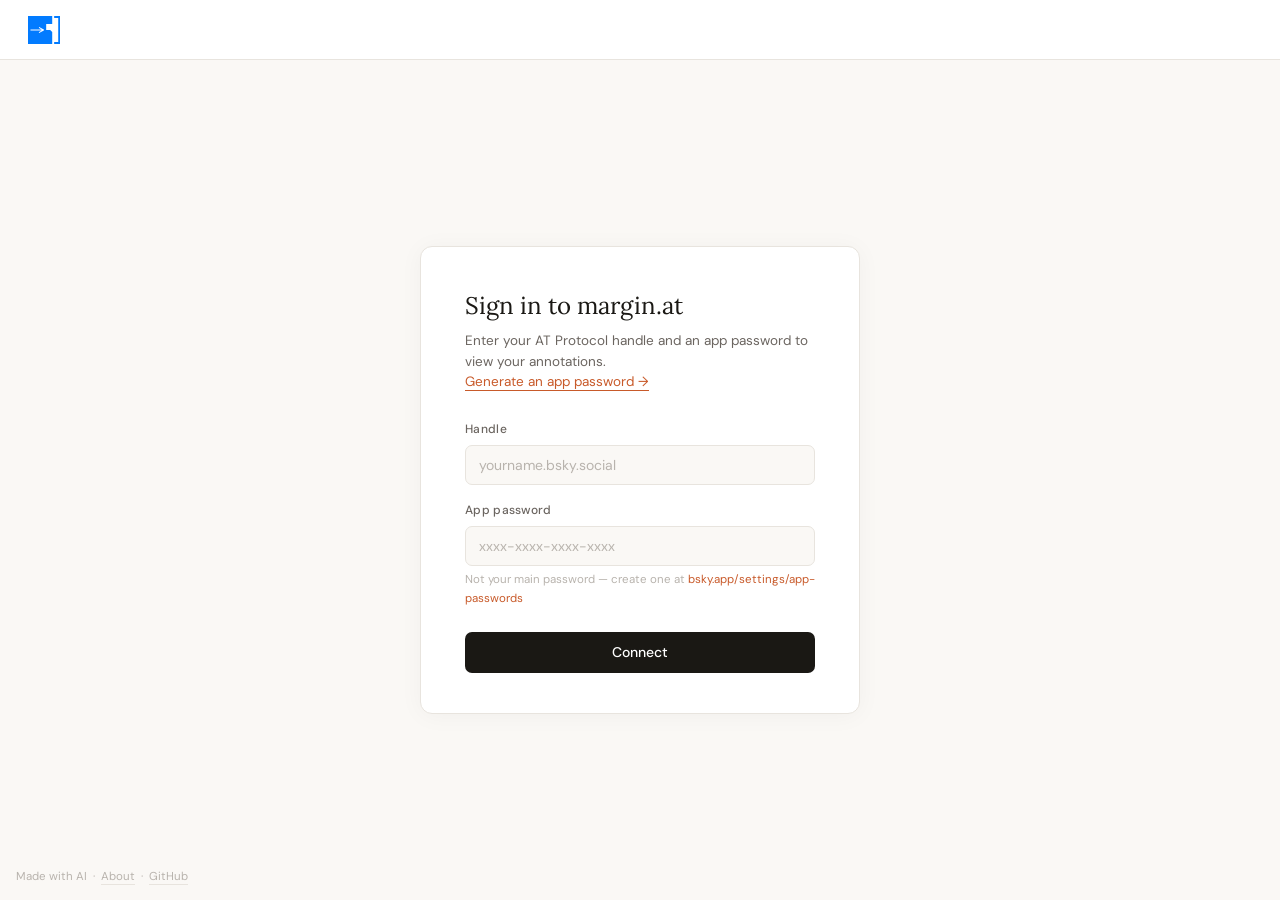
==== commit 07de4e0c: "got rid of hover and added about page" ====
--- a/index.html
+++ b/index.html
@@ -1209,7 +1209,7 @@
   catch(e) { return iso; }
 }
 </script>
-<div class="fixed-attribution">Made with Claude &nbsp;&#183;&nbsp; <a href="https://github.com/AgileBuckle/margin-exporter" target="_blank">GitHub</a></div>
+<div class="fixed-attribution">Made with AI &nbsp;&#183;&nbsp; <a href="about.html">About</a> &nbsp;&#183;&nbsp; <a href="https://github.com/AgileBuckle/margin-exporter" target="_blank">GitHub</a></div>
 
 </body>
 </html>
--- a/styles.css
+++ b/styles.css
@@ -962,6 +962,15 @@
 .privacy-box p { font-size: 13.5px; color: var(--ink-light); line-height: 1.65; margin: 0; }
 .privacy-box strong { color: var(--ink); }
 
+.about-layout .feature-card { transition: none; }
+.about-layout .feature-card:hover {
+  box-shadow: none;
+  border-color: var(--rule);
+}
+
+.about-layout .format-row { transition: none; }
+.about-layout .format-row:hover { border-color: var(--rule); }
+
 /* ════════════════════════════════════════════════════════════════════════════ */
 /*  Responsive */
 /* ════════════════════════════════════════════════════════════════════════════ */
